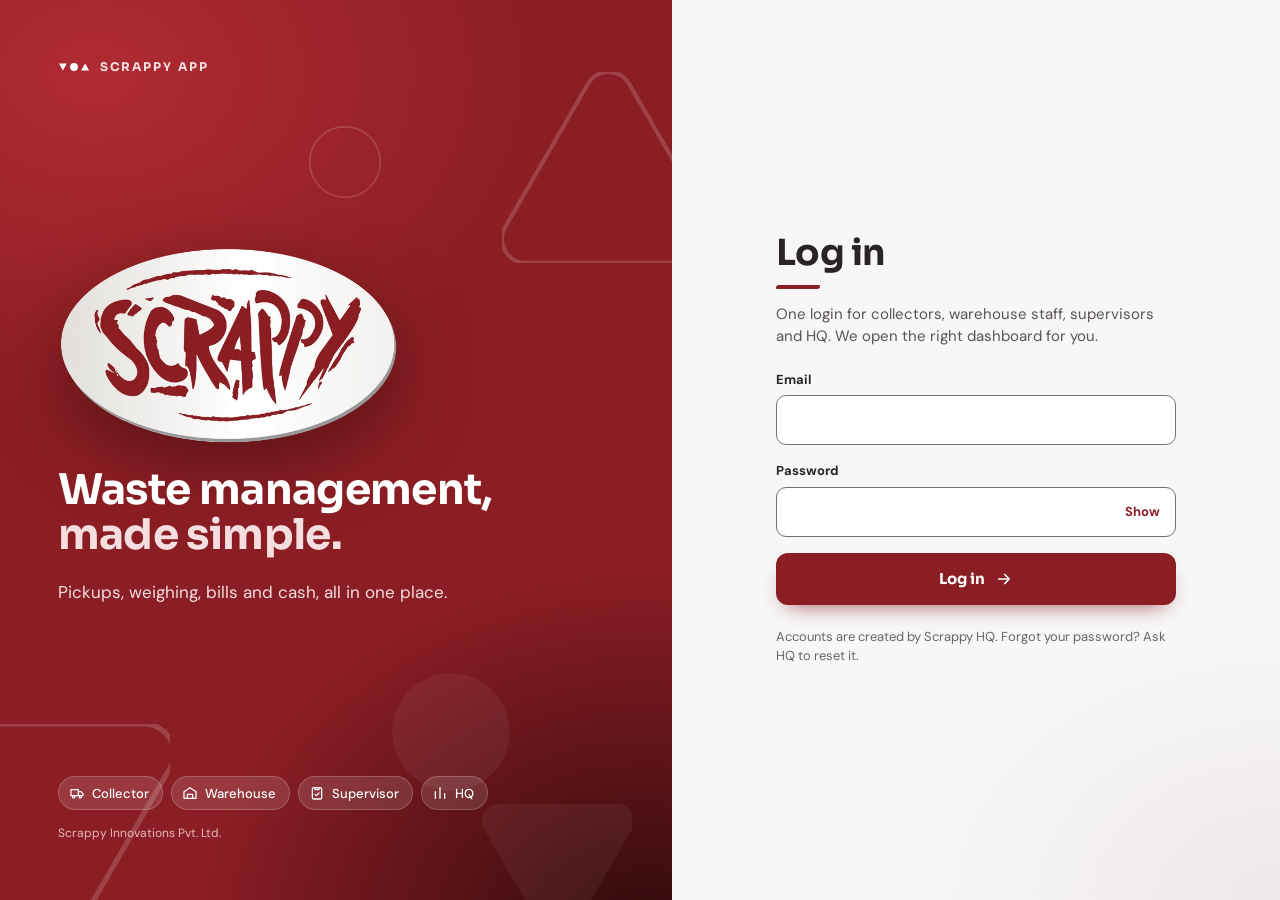
==== dashboards/collector/index.html @ 4e686e57 "Add Django backend, dashboards and handover docs Django backend replacing Supabase (same API, 48 tes" ====
<!doctype html>
<html lang="en">
<head>
<meta charset="utf-8">
<meta name="viewport" content="width=device-width, initial-scale=1, viewport-fit=cover">
<meta name="theme-color" content="#8B1E24">
<link rel="manifest" href="../manifest.webmanifest">
<link rel="apple-touch-icon" href="../apple-touch-icon.png">
<link rel="icon" type="image/png" href="../icon-192.png">
<meta name="mobile-web-app-capable" content="yes">
<meta name="apple-mobile-web-app-capable" content="yes">
<meta name="apple-mobile-web-app-title" content="Scrappy">
<meta name="apple-mobile-web-app-status-bar-style" content="default">
<title>Scrappy Collector</title>
<link rel="preconnect" href="https://fonts.googleapis.com"><link rel="preconnect" href="https://fonts.gstatic.com" crossorigin>
<link rel="stylesheet" href="https://fonts.googleapis.com/css2?family=DM+Sans:wght@400;500;700&family=Sora:wght@600;700&display=swap">
<style>
:root{
  --ox:#8B1E24;--ox7:#5E1318;--ink:#2A2426;--pearl:#F6F4F2;--paper:#EFEEEC;--stone:#6E6866;
  --line:#E5E0DB;--green:#2F5523;--green-t:#E7F0E2;--blue:#2B5470;--blue-t:#E6EEF4;--amber-t:#FBF1DE;--amber-d:#6B4507;--ox-t:#FBEFEA;
  --head:'Space Grotesk',Arial,sans-serif;--body:'DM Sans',Arial,sans-serif;
  --r:16px;--sh:0 1px 2px rgba(42,36,38,.07),0 5px 12px -8px rgba(42,36,38,.28);
  --ease:cubic-bezier(.22,1,.36,1);--nav-h:68px;
}
*{box-sizing:border-box;-webkit-tap-highlight-color:transparent}
html{scroll-behavior:smooth}
body{margin:0;background:var(--pearl);color:var(--ink);font-family:var(--body);font-size:15px;line-height:1.5}
a{color:var(--ox)}
button{font:inherit;cursor:pointer}
button:disabled{cursor:not-allowed;opacity:.5}
input{font:inherit}
:focus-visible{outline:3px solid var(--ox);outline-offset:2px}
.hidden{display:none!important}

/* ---------- motion ---------- */
@keyframes rise{from{opacity:0;transform:translateY(16px)}to{opacity:1;transform:none}}
@keyframes pop{0%{opacity:0;transform:scale(.88)}70%{transform:scale(1.04)}100%{opacity:1;transform:none}}
@keyframes shimmer{0%{background-position:100% 0}100%{background-position:-100% 0}}
@keyframes spin{to{transform:rotate(360deg)}}
@keyframes floaty{0%,100%{transform:translateY(0)}50%{transform:translateY(-8px)}}
@keyframes ring{0%{box-shadow:0 0 0 0 rgba(139,30,36,.45)}100%{box-shadow:0 0 0 12px rgba(139,30,36,0)}}
@keyframes draw{to{stroke-dashoffset:0}}
@keyframes barin{from{transform:scaleX(0)}to{transform:scaleX(1)}}
@keyframes load{0%{width:0}60%{width:70%}100%{width:90%}}
@keyframes shake{10%,90%{transform:translateX(-2px)}20%,80%{transform:translateX(4px)}30%,50%,70%{transform:translateX(-6px)}40%,60%{transform:translateX(6px)}}
#app.enter>*{animation:rise .55s var(--ease) both}
#app.enter>*:nth-child(2){animation-delay:.07s}
#app.enter>*:nth-child(3){animation-delay:.14s}
#app.enter>*:nth-child(4){animation-delay:.21s}
#app.enter>*:nth-child(5){animation-delay:.28s}
#app.enter>*:nth-child(n+6){animation-delay:.34s}
#app.enter .kpi{animation:rise .5s var(--ease) both}
#app.enter .kpi:nth-child(2){animation-delay:.08s}
#app.enter .kpi:nth-child(3){animation-delay:.16s}
#app.enter .kpi:nth-child(4){animation-delay:.24s}
#app.enter .lead{animation:rise .5s var(--ease) both;animation-delay:calc(var(--i,0)*60ms + .2s)}
#app.enter .item{animation:rise .45s var(--ease) both}
#app.enter .bar i{animation:barin .9s var(--ease) both;animation-delay:.3s}
#topbar{position:fixed;top:0;left:0;height:3px;width:0;background:linear-gradient(90deg,var(--ox),#E8A1A5);z-index:100;opacity:0;transition:opacity .25s}
#topbar.on{opacity:1;animation:load 1.8s var(--ease) forwards}

/* ---------- login ---------- */
.login{min-height:100vh;display:flex;flex-direction:column;align-items:center;justify-content:center;gap:24px;padding:24px 16px;background:radial-gradient(900px 500px at 50% -10%,#8B1E24 0%,#3a1a1d 45%,#2A2426 100%)}
.login form{background:#fff;width:100%;max-width:390px;padding:30px 26px;display:flex;flex-direction:column;gap:15px;border-radius:22px;box-shadow:0 30px 60px -20px rgba(0,0,0,.55);animation:rise .7s var(--ease) both}
.login form.shake{animation:shake .5s}
.login-logo{width:180px;display:block}
.login h1{font-size:26px;margin:0}
.field{display:flex;flex-direction:column;gap:6px}
.field label{font-size:13px;font-weight:700}
.field input{padding:14px 14px;border:1.5px solid var(--line);background:var(--pearl);color:var(--ink);font-size:16px;border-radius:12px;transition:border-color .2s,box-shadow .2s,background .2s;width:100%}
.field input:focus{outline:0;border-color:var(--ox);background:#fff;box-shadow:0 0 0 4px rgba(139,30,36,.12)}
.pw{position:relative}
.pw input{padding-right:64px}
.pw button{position:absolute;right:6px;top:50%;transform:translateY(-50%);background:none;border:0;color:var(--ox);font-weight:700;font-size:13px;padding:10px}
.err{color:var(--ox);font-size:14px;min-height:20px}

/* ---------- shell ---------- */
.shell{display:flex;min-height:100vh}
aside{width:250px;flex-shrink:0;background:linear-gradient(180deg,#2e2729 0%,#201b1d 100%);color:#fff;padding:26px 18px;display:flex;flex-direction:column;gap:22px;position:sticky;top:0;height:100vh}
.logo{width:150px;padding-left:4px}
.logo img{width:100%;display:block}
.fr-card{border:1px solid #ffffff2b;border-radius:14px;background:#ffffff0d;padding:12px;display:flex;flex-direction:column;align-items:center;gap:3px;text-align:center}
.fr-card small{font-size:10px;letter-spacing:.14em;font-weight:700;color:#D3BEC0}
.fr-card b{font-family:var(--head);font-size:17px;letter-spacing:-.02em;line-height:1.2}
.fr-card .frc{display:inline-block;margin-top:2px;font-size:12px;font-weight:700;letter-spacing:.1em;background:var(--ox);padding:2px 10px;border-radius:6px}
.who small{display:block;font-size:10px;letter-spacing:.14em;font-weight:700;color:#D3BEC0}
.who b{display:block;font-size:16px}
.who span{font-size:12px;color:#D3D1C7}
nav{display:flex;flex-direction:column;gap:4px}
nav a{position:relative;color:#DDD7D8;text-decoration:none;font-size:15px;padding:12px 14px;border-radius:12px;display:flex;align-items:center;gap:12px;transition:background .2s,color .2s,transform .2s var(--ease)}
nav a svg{width:22px;height:22px;flex:none;fill:none;stroke:currentColor;stroke-width:1.8;stroke-linecap:round;stroke-linejoin:round}
nav a:hover{background:#ffffff14;transform:translateX(3px)}
nav a.on{background:var(--ox);color:#fff;font-weight:700;box-shadow:0 8px 18px -8px rgba(139,30,36,.9)}
nav a .count{margin-left:auto;font-size:12px;font-weight:700;background:#ffffff2e;padding:1px 8px;border-radius:99px}
nav a .count:empty{display:none}
.side-foot{margin-top:auto;display:flex;flex-direction:column;gap:10px;font-size:12px;color:#D3D1C7}
.side-foot button{background:transparent;border:1px solid #ffffff40;color:#fff;padding:11px 14px;font-size:13px;text-align:left;border-radius:12px;transition:background .2s}
.side-foot button:hover{background:#ffffff14}
.servicebar{display:flex;height:6px;border-radius:6px;overflow:hidden}
.servicebar i{flex:1}
main{flex:1;min-width:0;padding:32px 40px 60px;display:flex;flex-direction:column;gap:22px;max-width:1280px}
.eyebrow{font-size:11px;letter-spacing:.17em;font-weight:700;color:var(--ox);text-transform:uppercase}
h1{margin:4px 0;font-family:var(--head);font-size:36px;letter-spacing:-.04em;line-height:1.08}
h2{margin:0;font-family:var(--head);font-size:21px;letter-spacing:-.03em;line-height:1.15}
h3{margin:0;font-family:var(--head);font-size:18px;letter-spacing:-.02em}
.muted{color:var(--stone)}
.small{font-size:12px}
.head{display:flex;justify-content:space-between;align-items:flex-end;gap:16px;flex-wrap:wrap}
.head-act{display:flex;gap:10px;align-items:center}
.backbtn{background:none;border:0;color:var(--ox);font-weight:700;font-size:14px;padding:6px 0;display:inline-flex;align-items:center;gap:4px}
.backbtn:hover{text-decoration:underline}

/* ---------- buttons ---------- */
.btn{border:0;background:linear-gradient(180deg,#9a2329,var(--ox));color:#fff;font-weight:700;font-size:15px;padding:14px 22px;text-decoration:none;display:inline-flex;align-items:center;justify-content:center;gap:8px;text-align:center;min-height:50px;border-radius:14px;box-shadow:0 8px 18px -10px rgba(139,30,36,.9);transition:transform .2s var(--ease),box-shadow .2s,background .2s,filter .2s}
.btn:hover{transform:translateY(-2px);box-shadow:0 12px 22px -10px rgba(139,30,36,.95)}
.btn:active{transform:scale(.97);box-shadow:none}
.btn.ghost{background:#fff;color:var(--ink);border:1.5px solid var(--ink);box-shadow:none}
.btn.ghost:hover{background:var(--paper)}
.btn.green{background:linear-gradient(180deg,#25903f,#1F7A3A);box-shadow:0 8px 18px -10px rgba(31,122,58,.9)}
.btn.block{width:100%}
.btn.busy{opacity:.7;pointer-events:none}
.btn.busy::after{content:"";width:16px;height:16px;border:2.5px solid #ffffff80;border-top-color:#fff;border-radius:50%;animation:spin .7s linear infinite}
.btn:disabled{box-shadow:none;transform:none;filter:grayscale(.4)}
.maplink{display:inline-flex;align-items:center;justify-content:center;width:46px;height:46px;vertical-align:middle;text-decoration:none;background:#fff;color:var(--ox);border:1.5px solid var(--ox);border-radius:50%;flex:none;transition:transform .2s var(--ease),background .2s,color .2s}
.maplink:hover{background:var(--ox);color:#fff;transform:scale(1.08)}
.maplink:active{transform:scale(.92)}
.maplink svg{width:22px;height:22px;fill:currentColor}
.rowend{display:inline-flex;align-items:center;justify-content:flex-end;gap:14px}
.linkbtn{background:none;border:0;color:var(--ox);font-weight:700;font-size:14px;padding:8px 0;text-decoration:underline}

/* ---------- cards ---------- */
.kpis{display:grid;grid-template-columns:repeat(auto-fit,minmax(200px,1fr));gap:14px}
.kpi{background:#fff;border:1px solid var(--line);border-radius:var(--r);box-shadow:var(--sh);padding:18px 20px;display:flex;flex-direction:column;gap:3px;text-decoration:none;color:var(--ink);transition:transform .25s var(--ease),box-shadow .25s}
a.kpi:hover{transform:translateY(-3px)}
.kpi.dark{background:linear-gradient(135deg,#3a3033,#2A2426);color:#fff;border-color:var(--ink)}
.kpi .l{font-size:12px;font-weight:500;color:var(--stone)}
.kpi.dark .l,.kpi.dark .s{color:#D3D1C7}
.kpi .v{font-family:var(--head);font-size:30px;font-weight:700;letter-spacing:-.03em;line-height:1.1;font-variant-numeric:tabular-nums}
.kpi .s{font-size:12px;color:var(--stone)}
.cols{display:flex;flex-wrap:wrap;gap:20px;align-items:flex-start}
.grow{flex:999 1 460px;min-width:0}
.side{flex:1 1 320px;min-width:0;display:flex;flex-direction:column;gap:14px}
.card{background:#fff;border:1px solid var(--line);border-radius:var(--r);box-shadow:var(--sh);overflow:hidden}
.card-h{display:flex;justify-content:space-between;align-items:center;gap:10px;flex-wrap:wrap;padding:16px 18px;border-bottom:1px solid var(--line)}
.pad{padding:18px;display:flex;flex-direction:column;gap:12px}
.tabs{display:flex;gap:6px;flex-wrap:wrap}
.tab{border:1.5px solid var(--line);background:#fff;color:var(--ink);font-size:13px;font-weight:500;padding:9px 16px;min-height:42px;border-radius:99px;transition:background .2s,color .2s,border-color .2s,transform .2s var(--ease)}
.tab:hover{border-color:var(--ink)}
.tab:active{transform:scale(.95)}
.tab.on{background:var(--ink);border-color:var(--ink);color:#fff;font-weight:700}
.scroll{overflow-x:auto}
table{width:100%;border-collapse:collapse;font-size:14px}
th{font-size:11px;letter-spacing:.08em;color:var(--stone);font-weight:700;text-align:left;padding:11px 8px}
td{padding:13px 8px;border-top:1px solid var(--paper);vertical-align:middle}
tbody tr{transition:background .15s}
tbody tr:hover{background:#FBFAF9}
th:first-child,td:first-child{padding-left:18px}
th:last-child,td:last-child{padding-right:18px}
.r{text-align:right}
.b{font-weight:700}
.badge{font-size:12px;font-weight:700;padding:5px 11px;white-space:nowrap;display:inline-flex;align-items:center;gap:6px;border-radius:99px}
.badge::before{content:"";width:6px;height:6px;border-radius:50%;background:currentColor;opacity:.8}
.b-prog{background:var(--ox-t);color:var(--ox)}
.b-sched{background:var(--paper);color:var(--ink)}
.b-ok{background:var(--green-t);color:var(--green)}
.b-cash{background:var(--amber-t);color:var(--amber-d)}
.b-flag{background:var(--ox-t);color:var(--ox)}
.bar{height:9px;background:var(--paper);border-radius:9px;overflow:hidden}
.bar i{display:block;height:9px;background:linear-gradient(90deg,var(--ox),#C4474E);border-radius:9px;transform-origin:left}
.row-split{display:flex;justify-content:space-between;gap:10px}
.total{border-top:2px solid var(--ink);padding-top:10px;font-weight:700}

/* ---------- lead cards ---------- */
.leads{display:grid;grid-template-columns:repeat(auto-fill,minmax(330px,1fr));gap:14px;padding:16px}
.leads.bare{padding:0}
.lead{content-visibility:auto;contain-intrinsic-size:auto 175px;background:#fff;border:1px solid var(--line);border-radius:var(--r);padding:14px;display:flex;flex-direction:column;gap:12px;box-shadow:var(--sh);transition:transform .25s var(--ease),box-shadow .25s,border-color .25s}
.lead:hover{transform:translateY(-3px)}
.lead.live{border-color:var(--ox);box-shadow:0 0 0 3px var(--ox-t),var(--sh)}
.lead-top{display:flex;gap:12px;align-items:flex-start}
.lead-time{flex:none;min-width:66px;text-align:center;background:var(--paper);border-radius:12px;padding:9px 6px}
.lead-time b{font-family:var(--head);font-size:15px;display:block;line-height:1.15}
.lead-time small{font-size:11px;color:var(--stone)}
.lead-main{flex:1;min-width:0;display:flex;flex-direction:column;gap:1px}
.lead-main .nm{font-size:16px;font-weight:700}
.lead-main .sub{font-size:13px;color:var(--stone)}
.lead-main .addr{font-size:13px;opacity:.8;display:-webkit-box;-webkit-line-clamp:2;-webkit-box-orient:vertical;overflow:hidden}
.lead-top .badge{flex:none}
.chips{display:flex;gap:6px;flex-wrap:wrap}
.chip{font-size:12px;background:var(--paper);border-radius:99px;padding:3px 10px;color:var(--stone)}
.lead-act{display:flex;align-items:center;gap:10px}
.lead-act .btn{flex:1}
.lead-done{display:flex;justify-content:space-between;align-items:center;border-top:1px dashed var(--line);padding-top:10px;color:var(--stone);font-size:13px}
.lead-done b{color:var(--green);font-size:17px;font-family:var(--head)}

/* ---------- next pickup hero ---------- */
.next{position:relative;overflow:hidden;border-radius:22px;color:#fff;padding:22px;background:linear-gradient(135deg,#9a2329 0%,#5E1318 100%);box-shadow:0 20px 40px -22px rgba(94,19,24,.9);display:flex;flex-direction:column;gap:10px}
.next::after{content:"";position:absolute;right:-50px;top:-50px;width:200px;height:200px;border-radius:50%;background:#ffffff14;pointer-events:none}
.next .tag{font-size:11px;letter-spacing:.16em;font-weight:700;color:#F1D3D5}
.next h2{font-size:28px;color:#fff;letter-spacing:-.03em}
.next .soft{color:#F1D3D5;font-size:14px}
.next-act{display:flex;gap:10px;align-items:center;margin-top:6px;flex-wrap:wrap;position:relative;z-index:1}
.next .btn{background:#fff;color:var(--ox);box-shadow:0 10px 20px -12px rgba(0,0,0,.6);flex:1 1 140px}
.next .maplink{background:transparent;color:#fff;border-color:#ffffff80}
.next .maplink:hover{background:#fff;color:var(--ox)}

/* ---------- pickup screen ---------- */
.steps{list-style:none;margin:0;padding:0;display:grid;grid-template-columns:repeat(5,minmax(0,1fr));gap:6px}
.steps li{padding:10px 12px;border:1px solid var(--line);border-radius:12px;background:#fff;color:var(--stone);display:flex;flex-direction:column;gap:2px;min-width:0;transition:background .4s,color .4s}
.steps li small{font-size:11px;letter-spacing:.1em;font-weight:700}
.steps li b{font-size:13px;line-height:1.25}
.steps li.done{background:var(--green);border-color:var(--green);color:#fff}
.steps li.cur{background:var(--ox);border-color:var(--ox);color:#fff;animation:ring 1.8s 3}
.item{display:flex;justify-content:space-between;align-items:center;gap:12px;padding:14px 18px;border-bottom:1px solid var(--paper);border-left:4px solid transparent;transition:background .25s,border-color .25s}
.item.on{background:#FFF9F0;border-left-color:var(--ox)}
.item .nm{display:block;font-size:16px;font-weight:700}
.item .rt{display:block;font-size:13px;color:var(--stone)}
.qty{display:flex;align-items:center;gap:10px}
.qty input{width:100px;font-size:18px;font-weight:700;padding:12px 12px;border:1.5px solid var(--line);background:var(--pearl);color:var(--ink);text-align:right;border-radius:12px;transition:border-color .2s,box-shadow .2s,background .2s}
.qty input:focus{outline:0;border-color:var(--ox);background:#fff;box-shadow:0 0 0 4px rgba(139,30,36,.12)}
.qty input:disabled{background:var(--paper);color:var(--stone)}
.amt{min-width:78px;text-align:right;font-weight:700;font-size:15px}
.opt{width:100%;text-align:left;display:flex;flex-direction:column;gap:3px;padding:15px;background:#fff;border:2px solid var(--line);border-radius:14px;color:var(--ink);transition:border-color .2s,background .2s,transform .2s var(--ease)}
.opt:hover:not(:disabled){border-color:var(--ink);transform:translateY(-1px)}
.opt.on{background:var(--ox-t);border-color:var(--ox)}
.opt b{font-size:15px}
.opt span{font-size:13px;color:var(--stone)}
.closed-card{background:linear-gradient(135deg,#25903f,#14532a);color:#fff;padding:22px;display:flex;flex-direction:column;gap:10px;border-radius:20px;box-shadow:0 20px 40px -22px rgba(20,83,42,.9);animation:pop .6s var(--ease) both}
.closed-card .muted{color:#D8EFDD}
.check{width:60px;height:60px}
.check circle{fill:none;stroke:#ffffff55;stroke-width:3}
.check path{fill:none;stroke:#fff;stroke-width:4;stroke-linecap:round;stroke-linejoin:round;stroke-dasharray:40;stroke-dashoffset:40;animation:draw .6s .35s var(--ease) forwards}
.totalpill{display:none}
@keyframes fadein{from{opacity:0}to{opacity:1}}
@keyframes slideup{from{transform:translateY(40px);opacity:0}to{transform:none;opacity:1}}
.sheet{position:fixed;inset:0;z-index:90;display:flex;align-items:flex-end;justify-content:center}
.sheet .back{position:absolute;inset:0;background:rgba(20,12,14,.55);animation:fadein .25s both}
.sheet .panel{position:relative;background:#fff;border-radius:22px 22px 0 0;width:100%;max-width:520px;max-height:92vh;overflow:auto;padding:20px 20px calc(20px + env(safe-area-inset-bottom));display:flex;flex-direction:column;gap:14px;animation:slideup .38s var(--ease) both}
@media (min-width:861px){.sheet{align-items:center}.sheet .panel{border-radius:22px}}
.reasons{display:grid;gap:8px}
.reasons .opt{padding:12px 14px}
.field textarea{padding:12px 14px;border:1.5px solid var(--line);border-radius:12px;background:var(--pearl);color:var(--ink);font:inherit;font-size:15px;resize:vertical;width:100%;transition:border-color .2s,box-shadow .2s,background .2s}
.field textarea:focus{outline:0;border-color:var(--ox);background:#fff;box-shadow:0 0 0 4px rgba(139,30,36,.12)}
.lead-fail{background:var(--ox-t);color:var(--ox);border-radius:12px;padding:10px 12px;font-size:13px;line-height:1.5}
.lead.bad{border-color:#E8B7B9}
.lead-more{display:flex;justify-content:center;margin-top:-4px}
.lead-more .linkbtn{font-size:13px;color:var(--stone);font-weight:500;padding:4px 8px}
@media (hover:none){.btn:hover,.lead:hover,a.kpi:hover,.maplink:hover,.opt:hover:not(:disabled),nav a:hover{transform:none}}
.cash-hero{background:linear-gradient(135deg,#9a2329,#5E1318);color:#fff;padding:26px 28px;display:flex;flex-direction:column;gap:12px;border-radius:22px;box-shadow:0 20px 40px -22px rgba(94,19,24,.9)}
.cash-hero .big{font-family:var(--head);font-size:56px;font-weight:700;letter-spacing:-.05em;line-height:1;font-variant-numeric:tabular-nums}
.cash-hero .soft{color:#F1D3D5;font-size:13px}
.empty{padding:40px 18px;text-align:center;color:var(--stone);display:flex;flex-direction:column;align-items:center;gap:6px}
.empty svg{width:46px;height:46px;stroke:var(--line);fill:none;stroke-width:1.5;stroke-linecap:round;stroke-linejoin:round;margin-bottom:4px}
.empty b{color:var(--ink)}
.notice{background:var(--amber-t);color:var(--amber-d);padding:12px 14px;font-size:13px;border-radius:12px}

/* ---------- toast / loading ---------- */
.toast{position:fixed;left:50%;bottom:24px;transform:translate(-50%,24px) scale(.96);background:var(--ink);color:#fff;padding:13px 18px 13px 14px;font-weight:500;max-width:min(440px,calc(100vw - 32px));opacity:0;transition:all .35s var(--ease);pointer-events:none;z-index:60;border-radius:14px;display:flex;align-items:center;gap:12px;box-shadow:0 18px 40px -16px rgba(0,0,0,.6)}
.toast .ic{flex:none;width:24px;height:24px;border-radius:50%;background:#2e9b4c;display:grid;place-items:center;font-size:14px;font-weight:700}
.toast.bad .ic{background:#E5484D}
.toast.show{transform:translate(-50%,0) scale(1);opacity:1}
.toast.bad{background:var(--ox)}
.loading{padding:60px 20px;text-align:center;color:var(--stone)}
.sk{background:linear-gradient(90deg,#ebe7e3 25%,#f7f5f3 40%,#ebe7e3 60%);background-size:300% 100%;animation:shimmer 1.4s infinite linear;border-radius:14px}
.mobile-foot{display:none}

@media (prefers-reduced-motion:reduce){*,*::before,*::after{animation:none!important;transition:none!important;scroll-behavior:auto!important}}

/* ---------- phones: top bar + bottom tabs ---------- */
@media (max-width:860px){
  body{padding-bottom:calc(var(--nav-h) + env(safe-area-inset-bottom))}
  .shell{flex-direction:column}
  aside{width:auto;height:auto;position:sticky;top:0;z-index:30;flex-direction:row;align-items:center;padding:10px 14px;gap:12px;border-radius:0 0 18px 18px;box-shadow:0 10px 24px -14px rgba(0,0,0,.6)}
  .logo{width:84px;padding:0}
  .who{display:none}
  .fr-card{margin-left:auto;flex-direction:row;border:0;background:none;padding:0;gap:8px}
  .fr-card small{display:none}
  .fr-card b{font-size:14px}
  .side-foot{display:none}
  nav{position:fixed;left:0;right:0;bottom:0;z-index:40;background:#fff;border-top:1px solid var(--line);box-shadow:0 -10px 30px -18px rgba(0,0,0,.35);display:grid;grid-template-columns:repeat(4,1fr);gap:0;padding:0 6px env(safe-area-inset-bottom);flex:none}
  nav a{flex-direction:column;justify-content:center;gap:3px;color:var(--stone);font-size:11px;font-weight:500;padding:9px 4px 8px;border-radius:0;height:var(--nav-h)}
  nav a:hover{background:none;transform:none}
  nav a svg{width:25px;height:25px}
  nav a::before{content:"";position:absolute;top:0;left:50%;width:0;height:3px;background:var(--ox);border-radius:0 0 4px 4px;transition:width .3s var(--ease),left .3s var(--ease)}
  nav a.on{background:none;color:var(--ox);box-shadow:none;font-weight:700}
  nav a.on::before{width:44px;left:calc(50% - 22px)}
  nav a .count{position:absolute;top:6px;left:calc(50% + 6px);margin:0;background:var(--ox);color:#fff;min-width:18px;text-align:center;padding:0 5px;font-size:11px;line-height:18px}
  .mobile-foot{display:flex;justify-content:space-between;align-items:center;gap:12px;flex-wrap:wrap;padding:16px 16px 24px;border-top:1px solid var(--line);background:#fff;font-size:13px;color:var(--stone)}
  .mobile-foot b{color:var(--ink)}
  .mobile-foot button{border:1.5px solid var(--ink);background:#fff;color:var(--ink);font-weight:700;font-size:14px;padding:11px 18px;min-height:44px;border-radius:12px}
  main{padding:18px 14px 28px;gap:18px}
  h1{font-size:27px}
  .leads{grid-template-columns:1fr;padding:12px}
  .steps{gap:4px}
  .steps li{padding:8px 6px;border-radius:10px}
  .steps li b{font-size:11px}
  .item{padding:13px 14px}
  .qty input{width:88px}
  .cash-hero .big{font-size:46px}
  .next h2{font-size:24px}
  .kpis{grid-template-columns:repeat(2,minmax(0,1fr));gap:10px}
  .kpi{padding:14px 15px}
  .kpi .v{font-size:24px}
  .toast{bottom:calc(var(--nav-h) + 16px)}
  .totalpill{display:flex;align-items:center;gap:12px;position:fixed;left:0;right:0;margin:0 auto;width:max-content;bottom:calc(var(--nav-h) + 14px + env(safe-area-inset-bottom));z-index:35;background:var(--ink);color:#fff;border:0;border-radius:99px;padding:12px 20px;box-shadow:0 18px 36px -14px rgba(0,0,0,.65);animation:pop .5s var(--ease) both;font-weight:700;white-space:nowrap}
  .totalpill b{font-family:var(--head);font-size:18px}
  .totalpill span{font-size:13px;color:#D3D1C7;font-weight:500}
}
@media (min-width:861px){aside{overflow-y:auto;overscroll-behavior:contain;height:100vh;height:100dvh;scrollbar-width:thin;scrollbar-color:#ffffff40 transparent}aside>*{flex-shrink:0}}
@media (min-width:861px) and (max-height:560px){
  aside{padding:12px 14px;gap:10px}
  .logo{width:92px;padding:0}
  .fr-card{padding:8px}.fr-card b{font-size:14px}.who b{font-size:14px}
  nav a{padding:8px 12px;font-size:13px}
  .side-foot{gap:8px}.side-foot>span{display:none}
}
@media (max-width:860px) and (max-height:480px){
  :root{--nav-h:48px}
  aside{position:static;padding:6px 12px;border-radius:0;box-shadow:none}
  .logo{width:62px}
  nav a{flex-direction:row;gap:6px;font-size:12px;padding:0 4px}
  nav a svg{width:20px;height:20px}
  nav a .count{top:4px;left:calc(50% + 22px)}
  main{padding:12px 14px 20px}
  .sheet .panel{max-height:96vh}
}
</style>
<link rel="stylesheet" href="../brand.css">
</head>
<body>

<div id="login" class="login hidden">
  <img class="login-logo" src="../logo.webp" alt="Scrappy">
  <form id="login-form" novalidate>
    <h1 style="font-family:var(--head);letter-spacing:-.03em">Collector login</h1>
    <div class="field"><label for="email">Email</label><input id="email" type="email" autocomplete="username" required></div>
    <div class="field"><label for="password">Password</label><div class="pw"><input id="password" type="password" autocomplete="current-password" required><button type="button" data-pw aria-label="Show password">Show</button></div></div>
    <div class="err" id="login-err" role="alert"></div>
    <button class="btn block" type="submit" id="login-btn">Log in</button>
    <span class="muted small">Accounts are created by Scrappy HQ. Forgot your password? Ask HQ to reset it.</span>
  </form>
</div>

<div id="shell" class="shell hidden">
  <aside>
    <div class="logo"><img src="../logo.webp" alt="Scrappy"></div>
    <div class="fr-card" id="fr-card"><small>FRANCHISE</small><b id="fr-name">&nbsp;</b><span class="frc" id="fr-code"></span></div>
    <div class="who"><b id="who-name"></b><span class="role">Collector</span><span id="who-email"></span><span id="who-meta"></span></div>
    <nav aria-label="Main">
      <a href="#dashboard" data-view="dashboard"><svg viewBox="0 0 24 24" aria-hidden="true"><path d="M3 11.5 12 4l9 7.5V20a1 1 0 0 1-1 1h-5v-6H9v6H4a1 1 0 0 1-1-1z"/></svg><span>Home</span></a>
      <a href="#pickup" data-view="pickup"><svg viewBox="0 0 24 24" aria-hidden="true"><path d="M12 2.5 3.5 7v10L12 21.5 20.5 17V7z"/><path d="M3.5 7 12 11.5 20.5 7M12 11.5v10"/></svg><span>Pickup</span><span class="count" id="nav-open"></span></a>
      <a href="#loads" data-view="loads"><svg viewBox="0 0 24 24" aria-hidden="true"><path d="M2.5 6.5h11v9h-11zM13.5 9.5h4l3 3v3h-7z"/><circle cx="7" cy="17.5" r="1.8"/><circle cx="17" cy="17.5" r="1.8"/></svg><span>Load</span></a>
      <a href="#cash" data-view="cash"><svg viewBox="0 0 24 24" aria-hidden="true"><path d="M3 7.5A2.5 2.5 0 0 1 5.5 5H18v3"/><path d="M3 7.5V18a2 2 0 0 0 2 2h14a1 1 0 0 0 1-1v-9a1 1 0 0 0-1-1H5.5A2.5 2.5 0 0 1 3 7.5z"/><circle cx="16.5" cy="14.5" r="1"/></svg><span>Cash</span></a>
    </nav>
    <div class="side-foot">
      <span>Leads are assigned by HQ. Rates are set by HQ.</span>
      <button type="button" data-act="logout">Log out</button>
      <div class="servicebar" aria-hidden="true"><i style="background:#8B1E24"></i><i style="background:#4F7F3B"></i><i style="background:#3D6F90"></i><i style="background:#29908F"></i><i style="background:#DE9827"></i></div>
    </div>
  </aside>
  <main id="app" aria-live="polite"><div class="sk" style="height:34px;width:55%"></div><div class="sk" style="height:150px"></div><div class="sk" style="height:220px"></div></main>
  <div class="mobile-foot">
    <span>Logged in as <b id="who-mobile"></b><span id="fr-mobile"></span></span>
    <button type="button" data-act="logout">Log out</button>
  </div>
</div>
<div id="sheet" class="sheet hidden" role="dialog" aria-modal="true" aria-labelledby="sheet-t"></div>
<div id="topbar" aria-hidden="true"></div>
<div class="toast" id="toast" role="status"></div>

<script>
/* =========================================================
   Scrappy Collector Dashboard · connected to Supabase
   The publishable key below is safe to include in a web page.
   Data is protected by the database's access rules.
   ========================================================= */
const SUPABASE_URL = 'https://suluhhbomiuwwocrfpxg.supabase.co';
const SUPABASE_KEY = 'sb_publishable_45-7fJZdo_jovQfhN0dhtw_FNmo1Fw1';
const SESSION_KEY = 'scrappy_session';

/* ---------- small helpers ---------- */
const $ = (s, r = document) => r.querySelector(s);
/* the customer's position comes with the lead (latitude, longitude); Google Maps opens with directions to it */
function mapLink(l) {
  const la = Number(l.latitude), lo = Number(l.longitude);
  if (l.latitude == null || l.longitude == null || !isFinite(la) || !isFinite(lo)) return '';
  return `<a class="maplink" href="https://www.google.com/maps/dir/?api=1&destination=${la},${lo}&travelmode=driving" target="_blank" rel="noopener" title="Open in Google Maps" aria-label="Open ${esc(l.customer_name)} in Google Maps"><svg viewBox="0 0 24 24" aria-hidden="true"><path d="M12 2C8.1 2 5 5.1 5 9c0 5.2 7 13 7 13s7-7.8 7-13c0-3.9-3.1-7-7-7zm0 9.5A2.5 2.5 0 1 1 12 6.5a2.5 2.5 0 0 1 0 5z"/></svg></a>`;
}
function callLink(l) {
  const d = String(l.phone || '').replace(/\D/g, '').slice(-10);
  if (d.length !== 10) return '';
  return `<a class="maplink" href="tel:+91${d}" title="Call ${d}" aria-label="Call ${esc(l.customer_name)}"><svg viewBox="0 0 24 24" aria-hidden="true"><path d="M6.62 10.79a15.05 15.05 0 0 0 6.59 6.59l2.2-2.2a1 1 0 0 1 1.02-.24c1.12.37 2.33.57 3.57.57a1 1 0 0 1 1 1V20a1 1 0 0 1-1 1A17 17 0 0 1 3 4a1 1 0 0 1 1-1h3.5a1 1 0 0 1 1 1c0 1.25.2 2.45.57 3.57a1 1 0 0 1-.25 1.02l-2.2 2.2z"/></svg></a>`;
}
const esc = v => String(v ?? '').replace(/[&<>"']/g, c => ({ '&': '&amp;', '<': '&lt;', '>': '&gt;', '"': '&quot;', "'": '&#39;' }[c]));
const num = v => Number(v || 0);
const rs = n => '₹' + Math.round(num(n)).toLocaleString('en-IN');
const kg = n => (Math.round(num(n) * 10) / 10).toFixed(1);
const time = t => t ? new Date(t).toLocaleTimeString('en-IN', { timeZone: 'Asia/Kolkata', hour: 'numeric', minute: '2-digit' }).toUpperCase() : '—';
const day = t => t ? new Date(t).toLocaleDateString('en-IN', { timeZone: 'Asia/Kolkata', day: '2-digit', month: 'short' }) : '';
function toast(msg, bad) {
  const t = $('#toast'); t.innerHTML = '<span class="ic">' + (bad ? '!' : '✓') + '</span><span></span>'; t.lastChild.textContent = msg; t.classList.toggle('bad', !!bad); t.classList.add('show');
  clearTimeout(toast.t); toast.t = setTimeout(() => t.classList.remove('show'), bad ? 4500 : 2800);
}
function store(k, v) { try { v === undefined ? localStorage.removeItem(k) : localStorage.setItem(k, JSON.stringify(v)); } catch (e) {} }
function load(k) { try { return JSON.parse(localStorage.getItem(k)); } catch (e) { return null; } }

/* ---------- Supabase connection (plain HTTPS, no library needed) ---------- */
let session = load(SESSION_KEY);

async function authCall(grant, body) {
  const res = await fetch(`${SUPABASE_URL}/auth/v1/token?grant_type=${grant}`, {
    method: 'POST', headers: { apikey: SUPABASE_KEY, 'Content-Type': 'application/json' }, body: JSON.stringify(body)
  });
  const data = await res.json().catch(() => ({}));
  if (!res.ok) throw new Error(data.error_description || data.msg || data.message || 'Login failed');
  session = { access_token: data.access_token, refresh_token: data.refresh_token, expires_at: Date.now() + (data.expires_in || 3600) * 1000, user_id: data.user && data.user.id };
  store(SESSION_KEY, session);
  return session;
}
async function ensureFresh() {
  if (session && session.expires_at - Date.now() < 300000) {
    try { await authCall('refresh_token', { refresh_token: session.refresh_token }); }
    catch (e) { logout('You were logged out. This account may have been opened on another device, or the session expired.'); throw e; }
  }
}
async function api(path, { method = 'GET', body, retry = true } = {}) {
  await ensureFresh();
  const res = await fetch(`${SUPABASE_URL}${path}`, {
    method,
    headers: { apikey: SUPABASE_KEY, Authorization: `Bearer ${session ? session.access_token : SUPABASE_KEY}`, 'Content-Type': 'application/json' },
    body: body === undefined ? undefined : JSON.stringify(body)
  });
  if (res.status === 401 && retry && session) {
    try { await authCall('refresh_token', { refresh_token: session.refresh_token }); } catch (e) { logout('You were logged out. This account may have been opened on another device, or the session expired.'); throw e; }
    return api(path, { method, body, retry: false });
  }
  const text = await res.text();
  const data = text ? JSON.parse(text) : null;
  if (!res.ok) throw new Error((data && (data.message || data.msg)) || `Request failed (${res.status})`);
  return data;
}
const rest = q => api('/rest/v1/' + q);
const rpc = (fn, args = {}) => api('/rest/v1/rpc/' + fn, { method: 'POST', body: args });

/* PDF bill: made on the server from the database; returns a link that works for a year */
async function makePdf(billId) {
  await ensureFresh();
  const call = () => fetch(`${SUPABASE_URL}/functions/v1/bill-pdf`, {
    method: 'POST',
    headers: { apikey: SUPABASE_KEY, Authorization: `Bearer ${session.access_token}`, 'Content-Type': 'application/json' },
    body: JSON.stringify({ bill_id: billId })
  });
  let res = await call();
  if (res.status === 401) {
    try { await authCall('refresh_token', { refresh_token: session.refresh_token }); res = await call(); } catch (e) {}
  }
  const data = await res.json().catch(() => ({}));
  if (!res.ok || !data.url) throw new Error(data.error || 'Could not make the PDF bill.');
  store('pdfl_' + billId, data.url);
  return data.url;
}
/* WhatsApp text = bill summary from the database + link to the PDF */
async function buildWhatsApp(billId, reusePdf = false) {
  const r = await rpc('bill_whatsapp', { p_bill_id: billId });
  const w = Array.isArray(r) ? r[0] : r;
  let msg = w.message, pdfOk = true;
  const who = (S.profile && S.profile.full_name) || 'the collector';
  try {
    const url = (reusePdf && load('pdfl_' + billId)) || await makePdf(billId);
    msg += `\n\nYour bill (PDF): ${url}\nPlease check it and tell ${who} if all is correct. This same link shows PAID once we pay you.`;
  } catch (e) { pdfOk = false; }
  msg += '\n\nScrappy · Waste management, made simple.';
  store('wa_' + billId, `https://wa.me/${w.whatsapp_number}?text=${encodeURIComponent(msg)}`);
  return pdfOk;
}
async function sharePdfFile(billId, billNo) {
  const url = load('pdfl_' + billId) || await makePdf(billId);
  const blob = await (await fetch(url)).blob();
  const file = new File([blob], `Scrappy-bill-${billNo}.pdf`, { type: 'application/pdf' });
  if (navigator.canShare && navigator.canShare({ files: [file] })) {
    await navigator.share({ files: [file], title: `Scrappy bill ${billNo}` });
    return true;
  }
  window.open(url, '_blank', 'noopener');
  return false;
}

/* ---------- state ---------- */
const S = {
  view: 'dashboard', leadTab: 'open', loadTab: null,
  profile: null, leads: [], rates: [], cash: 0, ledger: [], loads: [], loadTotals: [], paidBills: [],
  activeLead: null, billItems: [], method: null, busy: false
};
const openLoad = () => S.loads.find(l => l.status === 'open');
const leadById = id => S.leads.find(l => l.lead_id === id);
const openLeads = () => S.leads.filter(l => l.status !== 'closed' && l.status !== 'failed');
const failedLeads = () => S.leads.filter(l => l.status === 'failed');
const closedLeads = () => S.leads.filter(l => l.status === 'closed');
const rateName = id => (S.rates.find(r => r.item_id === id) || {}).item_name || 'Item';

async function refresh() {
  const uid = session.user_id;
  const [profile, leads, rates, cash, ledger, loads, totals, paid] = await Promise.all([
    rest(`profiles?select=full_name,role,territory,vehicle_no,franchise_id&id=eq.${uid}`),
    rpc('my_leads'),
    rest('current_rates?select=item_id,item_name,rate_per_kg&order=item_id'),
    rest(`driver_cash_in_hand?select=cash_in_hand&driver_id=eq.${uid}`),
    rest(`cash_ledger?select=id,entry_type,amount,bill_id,note,created_at&driver_id=eq.${uid}&order=created_at.asc,id.asc`),
    rest('loads?select=id,code,status,started_at,submitted_at,warehouse_kg&order=id.desc&limit=10'),
    rest('load_item_totals?select=load_id,item_name,total_kg,total_value'),
    rest('bill_totals?select=bill_id,bill_no,load_id,payment_method,total_kg,total_amount&status=eq.paid')
  ]);
  S.profile = profile[0] || null; S.leads = leads || []; S.rates = rates || [];
  S.cash = num((cash[0] || {}).cash_in_hand); S.ledger = ledger || []; S.loads = loads || [];
  S.loadTotals = totals || []; S.paidBills = paid || [];
  if (S.activeLead) {
    const l = leadById(S.activeLead);
    S.billItems = l && l.bill_id ? await rest(`bill_items?select=item_id,qty_kg,rate_per_kg,amount&bill_id=eq.${l.bill_id}`) : [];
    S.waOpenedAt = null;
    if (l && l.bill_id && l.bill_status === 'sent') {
      const b = await rest(`bills?select=whatsapp_opened_at&id=eq.${l.bill_id}`);
      S.waOpenedAt = (b[0] || {}).whatsapp_opened_at || null;
      await buildWhatsApp(l.bill_id, true); /* always rebuilt so a corrected phone number is used */
    }
  }
}

/* ---------- views ---------- */
/* ---------- small UI helpers (look and feel only) ---------- */
const greet = () => {
  const h = +new Date().toLocaleString('en-IN', { timeZone: 'Asia/Kolkata', hour: 'numeric', hour12: false }) % 24;
  return h < 12 ? 'Good morning' : h < 17 ? 'Good afternoon' : 'Good evening';
};
const emptyState = (title, sub) => `<div class="empty"><svg viewBox="0 0 24 24" aria-hidden="true"><path d="M3 13l3-8h12l3 8v6a1 1 0 0 1-1 1H4a1 1 0 0 1-1-1z"/><path d="M3 13h5l1 3h6l1-3h5"/></svg><b>${title}</b><span>${sub}</span></div>`;
const skeleton = () => `<div class="sk" style="height:34px;width:55%"></div><div class="sk" style="height:150px"></div>
  <div class="kpis"><div class="sk" style="height:96px"></div><div class="sk" style="height:96px"></div><div class="sk" style="height:96px"></div><div class="sk" style="height:96px"></div></div>
  <div class="sk" style="height:220px"></div>`;
function animateCounts() {
  if (window.matchMedia && matchMedia('(prefers-reduced-motion: reduce)').matches) return;
  document.querySelectorAll('[data-count]').forEach(el => {
    const to = num(el.dataset.count); if (!to) return;
    const f = el.dataset.fmt === 'kg' ? n => kg(n) + ' kg' : rs, t0 = performance.now();
    const step = t => { const p = Math.min(1, (t - t0) / 750), e = 1 - Math.pow(1 - p, 3); el.textContent = f(to * e); if (p < 1) requestAnimationFrame(step); else el.textContent = f(to); };
    requestAnimationFrame(step);
  });
}
function shake() { const f = $('#login-form'); f.classList.remove('shake'); void f.offsetWidth; f.classList.add('shake'); }

function leadCard(l, i) {
  const done = l.status === 'closed', failed = l.status === 'failed', canFail = !done && !failed && (!l.bill_status || l.bill_status === 'draft');
  return `<article class="lead ${l.status === 'in_progress' ? 'live' : ''} ${failed ? 'bad' : ''}" style="--i:${i}">
    <div class="lead-top">
      <div class="lead-time"><b>${time(l.slot)}</b><small>${day(l.slot)}</small></div>
      <div class="lead-main"><span class="nm">${esc(l.customer_name)}</span><span class="sub">${esc(l.lead_code)}${l.area ? ' · ' + esc(l.area) : ''}</span>${l.address ? `<span class="addr">${esc(l.address)}</span>` : ''}</div>
      ${badge(l)}
    </div>
    ${l.items_said && !done && !failed ? `<div class="chips"><span class="chip">Said: ${esc(l.items_said)}</span></div>` : ''}
    ${failed ? `<div class="lead-fail"><b>${esc(l.fail_reason)}</b>${l.fail_note ? '<br>' + esc(l.fail_note) : ''}<br><span class="small">${day(l.failed_at)} ${time(l.failed_at)} · the supervisor will give it out again</span></div>`
      : done ? `<div class="lead-done"><span>${esc(l.bill_no || '')}</span><b>${rs(l.total_amount)}</b></div>`
      : `<div class="lead-act"><button class="btn" data-act="open-lead" data-id="${l.lead_id}">${l.status === 'in_progress' ? 'Continue pickup' : 'Start pickup'} →</button>${mapLink(l)}${callLink(l)}</div>`}
  </article>`;
}

function vDashboard() {
  const p = S.profile || {}, open = openLeads(), closed = closedLeads(), ol = openLoad();
  const next = open.find(l => l.status === 'in_progress') || open[0];
  const totals = ol ? S.loadTotals.filter(t => t.load_id === ol.id) : [];
  const totalKg = totals.reduce((a, t) => a + num(t.total_kg), 0);
  const maxKg = Math.max(1, ...totals.map(t => num(t.total_kg)));
  const bills = ol ? S.paidBills.filter(b => b.load_id === ol.id) : [];
  const upi = bills.filter(b => b.payment_method === 'upi').reduce((a, b) => a + num(b.total_amount), 0);
  const cash = bills.filter(b => b.payment_method === 'cash').reduce((a, b) => a + num(b.total_amount), 0);
  const failed = failedLeads(), rows = S.leadTab === 'open' ? open : S.leadTab === 'failed' ? failed : closed;
  const first = (p.full_name || '').split(' ')[0];
  return `
  <div class="head">
    <div><div class="eyebrow">${ol ? 'Load ' + esc(ol.code) : 'No load open yet'}</div>
      <h1>${greet()}, ${esc(first)}.</h1>
      <div class="muted">${open.length ? `${open.length} pickup${open.length > 1 ? 's' : ''} waiting for you today.` : 'No open pickups. New leads from HQ will appear here.'}</div></div>
  </div>
  ${next ? `<section class="next">
    <span class="tag">${next.status === 'in_progress' ? 'IN PROGRESS' : 'NEXT PICKUP'} · ${time(next.slot)}</span>
    <h2>${esc(next.customer_name)}</h2>
    <span class="soft">${esc(next.address || '')}${next.area ? ', ' + esc(next.area) : ''}${next.items_said ? ' · Said: ' + esc(next.items_said) : ''}</span>
    <div class="next-act"><button class="btn" data-act="open-lead" data-id="${next.lead_id}">${next.status === 'in_progress' ? 'Continue' : 'Start'} pickup →</button>${mapLink(next)}${callLink(next)}</div>
  </section>` : ''}
  <div class="kpis">
    <a class="kpi dark" href="#cash"><span class="l">Cash in hand</span><span class="v" data-count="${S.cash}">${rs(S.cash)}</span><span class="s">From HQ float</span></a>
    <a class="kpi" href="#loads"><span class="l">Collected on this load</span><span class="v" data-count="${totalKg}" data-fmt="kg">${kg(totalKg)} kg</span><span class="s">${bills.length} pickup${bills.length === 1 ? '' : 's'} paid</span></a>
    <div class="kpi"><span class="l">Paid to customers</span><span class="v" data-count="${upi + cash}">${rs(upi + cash)}</span><span class="s">UPI ${rs(upi)} · Cash ${rs(cash)}</span></div>
    <div class="kpi"><span class="l">Leads</span><span class="v">${closed.length} / ${S.leads.length}</span><span class="s">closed · ${open.length} open</span></div>
  </div>
  <div class="cols">
    <section class="card grow">
      <div class="card-h"><h2>Leads from HQ</h2>
        <div class="tabs" role="tablist">
          <button class="tab ${S.leadTab === 'open' ? 'on' : ''}" role="tab" aria-selected="${S.leadTab === 'open'}" data-act="lead-tab" data-tab="open">Open (${open.length})</button>
          <button class="tab ${S.leadTab === 'closed' ? 'on' : ''}" role="tab" aria-selected="${S.leadTab === 'closed'}" data-act="lead-tab" data-tab="closed">Closed (${closed.length})</button>
          ${failed.length || S.leadTab === 'failed' ? `<button class="tab ${S.leadTab === 'failed' ? 'on' : ''}" role="tab" aria-selected="${S.leadTab === 'failed'}" data-act="lead-tab" data-tab="failed">Not completed (${failed.length})</button>` : ''}
        </div></div>
      ${rows.length ? `<div class="leads">${rows.map((l, i) => leadCard(l, i)).join('')}</div>` : emptyState((S.leadTab === 'failed' ? 'No pickups marked not completed' : 'No ' + S.leadTab + ' leads'), S.leadTab === 'open' ? 'New leads from HQ will appear here.' : (S.leadTab === 'failed' ? 'Pickups you could not complete are listed here with the reason.' : 'Closed pickups will be listed here.'))}
    </section>
    <section class="card side" style="padding:18px;gap:12px">
      <div class="row-split" style="align-items:baseline"><h2>This load by item</h2><a href="#loads" class="b small">All loads</a></div>
      ${totals.length ? totals.sort((a, b) => num(b.total_kg) - num(a.total_kg)).map(t => `<div style="display:flex;flex-direction:column;gap:5px">
        <div class="row-split"><span class="b">${esc(t.item_name)}</span><span>${kg(t.total_kg)} kg</span></div>
        <div class="bar"><i style="width:${Math.max(2, num(t.total_kg) / maxKg * 100)}%"></i></div></div>`).join('')
        + `<div class="row-split total"><span>Total</span><span>${kg(totalKg)} kg</span></div>` : '<span class="muted">Nothing collected on this load yet.</span>'}
    </section>
  </div>`;
}
function badge(l) {
  if (l.status === 'failed') return '<span class="badge b-flag">Not completed</span>';
  if (l.status === 'closed') return `<span class="badge ${l.payment_method === 'cash' ? 'b-cash' : 'b-ok'}">Paid · ${l.payment_method === 'cash' ? 'Cash' : 'UPI'}</span>`;
  if (l.status === 'in_progress') return `<span class="badge b-prog">${({ draft: 'Weighing', sent: 'Bill sent', confirmed: 'Confirmed' })[l.bill_status] || 'In progress'}</span>`;
  return '<span class="badge b-sched">Scheduled</span>';
}

function vPickup() {
  const l = S.activeLead && leadById(S.activeLead);
  if (!l || l.status === 'failed') {
    const open = openLeads();
    return `<div><div class="eyebrow">Pickup</div><h1>Choose a lead.</h1><div class="muted">Only leads assigned to you by HQ are shown.</div></div>
      <div class="leads bare">${open.length ? open.map((o, i) => leadCard(o, i)).join('') : emptyState('No open leads', 'New leads from HQ will appear here.')}</div>`;
  }
  const st = l.status === 'closed' ? 'paid' : (l.bill_status || 'draft');
  const draft = st === 'draft';
  const qty = Object.fromEntries(S.billItems.map(b => [b.item_id, b]));
  const total = S.billItems.reduce((a, b) => a + num(b.amount), 0);
  const tkg = S.billItems.reduce((a, b) => a + num(b.qty_kg), 0);
  const idx = { draft: 0, sent: 2, confirmed: 3, paid: 4 }[st];
  const labels = ['Weigh items', 'Send bill', 'Customer agrees', 'Pay', 'Closed'];
  const wa = load('wa_' + l.bill_id);
  const pdf = l.bill_id ? load('pdfl_' + l.bill_id) : null;
  return `
  <div class="head">
    <div><button class="backbtn" data-act="back" aria-label="Back to all leads">‹ All leads</button>
      <div class="eyebrow">${esc(l.lead_code)} · assigned by HQ</div><h1>${esc(l.customer_name)}</h1>
      <div class="muted">${esc(l.address || '')}${l.area ? ', ' + esc(l.area) : ''}${l.items_said ? ' · Said: ' + esc(l.items_said) : ''}</div></div>
    <div class="head-act">${mapLink(l)}${callLink(l)}</div>
  </div>
  <ol class="steps" aria-label="Pickup progress">${labels.map((t, i) => {
    const done = i < idx || st === 'paid', cur = i === idx && st !== 'paid';
    return `<li class="${done ? 'done' : cur ? 'cur' : ''}" ${cur ? 'aria-current="step"' : ''}><small>${done ? '✓' : '0' + (i + 1)}</small><b>${t}</b></li>`; }).join('')}</ol>
  <div class="cols">
    <section class="card grow">
      <div class="card-h"><h2>Scrap items</h2><span class="muted small">${draft ? 'Enter kg for each item collected' : 'Bill locked'}</span></div>
      ${S.rates.map(r => { const b = qty[r.item_id]; return `<div class="item ${b ? 'on' : ''}">
        <div><span class="nm">${esc(r.item_name)}</span><span class="rt">₹${num(r.rate_per_kg)}/kg · HQ rate</span></div>
        <div class="qty"><input type="number" inputmode="decimal" min="0" step="0.1" placeholder="0.0" aria-label="${esc(r.item_name)} kg"
          value="${b ? num(b.qty_kg) : ''}" data-act="qty" data-item="${r.item_id}" ${draft ? '' : 'disabled'}>
          <span class="amt">${b ? rs(b.amount) : ''}</span></div></div>`; }).join('')}
    </section>
    <section class="side">
      <div class="card pad">
        <div class="row-split" style="align-items:baseline"><h2>Bill</h2><span class="muted small">${esc(l.bill_no || '')}</span></div>
        <div id="bill-lines" style="display:contents">${billLinesHtml(S.billItems.map(b => ({ name: rateName(b.item_id), kg: b.qty_kg, rate: b.rate_per_kg, amt: b.amount })))}</div>
        <div class="row-split total" style="align-items:baseline"><span id="bill-tkg">Total · ${kg(tkg)} kg</span>
          <span id="bill-total" style="font-family:var(--head);font-size:30px;letter-spacing:-.03em;color:var(--ox)">${rs(total)}</span></div>
      </div>
      ${st === 'draft' ? `<div class="card pad">
        <span class="muted">Check the weights. Once sent, the bill is locked and only HQ can change it.</span>
        <button class="btn block" data-act="send" ${S.billItems.length ? '' : 'disabled'}>Lock bill and send on WhatsApp</button>
        <button class="btn ghost block" data-act="fail-open" data-id="${l.lead_id}">Pickup could not complete</button></div>` : ''}
      ${st === 'sent' ? `<div class="card pad">
        <b>✓ Bill locked</b>
        ${S.waOpenedAt
          ? `<b style="color:var(--green)">✓ Sent on WhatsApp at ${time(S.waOpenedAt)}</b>
             ${wa ? `<a class="btn ghost block" href="${esc(wa)}" target="_blank" rel="noopener" data-act="share">Open WhatsApp again</a>` : ''}
             <span class="muted">When the customer has checked the bill and agrees to the weights and amount, tap below.</span>`
          : `<span class="muted">Step 1: send the bill to the customer on WhatsApp.</span>
             ${wa ? `<a class="btn green block" href="${esc(wa)}" target="_blank" rel="noopener" data-act="share">Open WhatsApp to send bill</a>` : '<span class="notice">Could not load the WhatsApp link. Refresh the page.</span>'}`}
        ${pdf ? `<div class="row-split" style="gap:8px"><a class="btn ghost" style="flex:1" href="${esc(pdf)}" target="_blank" rel="noopener">View PDF bill</a>
          <button class="btn ghost" style="flex:1" data-act="share-file">Share PDF file</button></div>` : ''}
        <button class="btn block" data-act="confirm" ${S.waOpenedAt ? '' : 'disabled'}>Customer agreed to the bill</button>
        ${S.waOpenedAt ? '' : '<span class="muted small">This unlocks after the bill is sent on WhatsApp.</span>'}</div>` : ''}
      ${st === 'confirmed' ? `<div class="card pad">
        <b style="color:var(--green)">✓ Customer agreed</b>
        <h3>Pay the customer</h3>
        <button class="opt ${S.method === 'upi' ? 'on' : ''}" data-act="method" data-m="upi">
          <b>UPI</b><span>Pay ${rs(total)} from the company UPI app${l.upi_masked ? ' to ' + esc(l.upi_masked) : ' (scan the customer\'s QR)'}, then enter the UTR number.</span></button>
        ${S.method === 'upi' ? `<div class="field"><label for="utr">UTR / transaction number</label><input id="utr" inputmode="numeric" autocomplete="off" placeholder="12-digit UTR"></div>` : ''}
        <button class="opt ${S.method === 'cash' ? 'on' : ''}" data-act="method" data-m="cash" ${total > S.cash ? 'disabled' : ''}>
          <b>Cash (only if UPI is not possible)</b><span>${total > S.cash ? 'Not enough cash in hand (' + rs(S.cash) + '). Use UPI.' : 'Cash in hand after payment: ' + rs(S.cash - total)}</span></button>
        <button class="btn block" data-act="pay" ${S.method ? '' : 'disabled'}>${S.method === 'cash' ? 'Record cash payment ' + rs(total) : S.method === 'upi' ? 'Record UPI payment ' + rs(total) : 'Choose UPI or cash'}</button></div>` : ''}
      ${st === 'paid' ? `<div class="closed-card">
        <svg class="check" viewBox="0 0 60 60" aria-hidden="true"><circle cx="30" cy="30" r="27"/><path d="M18 31l8 8 16-17"/></svg>
        <span style="font-size:11px;letter-spacing:.15em;font-weight:700;color:#C9EBD2">LEAD CLOSED</span>
        <span style="font-family:var(--head);font-size:26px;font-weight:700;letter-spacing:-.03em">${rs(total)} paid by ${l.payment_method === 'cash' ? 'cash' : 'UPI'}</span>
        <span class="muted">${kg(tkg)} kg added to your load. Cash in hand: ${rs(S.cash)}.</span>
        ${pdf ? `<span class="muted">The customer's bill link now shows PAID.</span>
          <a class="btn ghost" href="${esc(pdf)}" target="_blank" rel="noopener" style="background:transparent;color:#fff;border-color:#fff">View PDF bill</a>` : ''}
        ${openLeads().length ? `<button class="btn ghost" data-act="open-lead" data-id="${openLeads()[0].lead_id}">Next lead · ${esc(openLeads()[0].customer_name)}</button>` : ''}
        <a class="btn ghost" href="#loads" style="background:transparent;color:#fff;border-color:#fff">View load</a></div>` : ''}
    </section>
  </div>
  ${st === 'draft' && total > 0 ? `<button class="totalpill" data-act="to-bill"><span>${kg(tkg)} kg</span><b>${rs(total)}</b><span>Review bill ↓</span></button>` : ''}`;
}

function vLoads() {
  if (!S.loads.length) return `<div><div class="eyebrow">Collection data</div><h1>Your loads.</h1></div><div class="card empty">No loads yet. A load starts with your first pickup.</div>`;
  const L = S.loads.find(x => x.id === S.loadTab) || S.loads[0];
  const totals = S.loadTotals.filter(t => t.load_id === L.id);
  const bills = S.paidBills.filter(b => b.load_id === L.id);
  const tkg = totals.reduce((a, t) => a + num(t.total_kg), 0), tval = totals.reduce((a, t) => a + num(t.total_value), 0);
  const cash = bills.filter(b => b.payment_method === 'cash').reduce((a, b) => a + num(b.total_amount), 0);
  let status = { open: ['On route', 'b-sched'], submitted: ['At warehouse · weighing pending', 'b-sched'], reconciled: ['✓ Reconciled', 'b-ok'], flagged: ['! Flagged for HQ review', 'b-flag'] }[L.status];
  const variance = L.warehouse_kg != null && tkg > 0 ? ((num(L.warehouse_kg) - tkg) / tkg * 100).toFixed(1) + '%' : '—';
  const stillOpen = openLeads().filter(l => l.status === 'in_progress').length;
  return `
  <div><div class="eyebrow">Collection data</div><h1>What each load carried.</h1>
    <div class="muted">Totals by item from paid bills. The warehouse checks them against its own weighing.</div></div>
  <div class="tabs" role="tablist" aria-label="Loads">${S.loads.map(x => `<button class="tab ${x.id === L.id ? 'on' : ''}" role="tab" aria-selected="${x.id === L.id}" data-act="load-tab" data-id="${x.id}" style="text-align:left">
    <b style="display:block">${esc(x.code)}</b><span class="small">${x.status === 'open' ? 'Today · open' : day(x.started_at)}</span></button>`).join('')}</div>
  <div class="cols">
    <section class="card grow">
      <div class="card-h"><h2>${esc(L.code)} by item</h2><span class="muted small">${bills.length} paid pickups</span></div>
      ${totals.length ? `<div class="scroll"><table style="min-width:420px">
        <thead><tr><th>ITEM</th><th class="r">KG</th><th class="r">VALUE</th><th style="width:30%">SHARE</th></tr></thead>
        <tbody>${totals.map(t => `<tr><td class="b">${esc(t.item_name)}</td><td class="r">${kg(t.total_kg)}</td><td class="r b">${rs(t.total_value)}</td>
          <td><div class="bar"><i style="width:${(num(t.total_kg) / tkg * 100).toFixed(1)}%"></i></div></td></tr>`).join('')}
          <tr style="border-top:2px solid var(--ink)"><td class="b">Total</td><td class="r b">${kg(tkg)}</td><td class="r b">${rs(tval)}</td>
          <td class="muted small">UPI ${rs(tval - cash)} · Cash ${rs(cash)}</td></tr></tbody></table></div>` : '<div class="empty">No paid pickups on this load yet.</div>'}
    </section>
    <section class="side">
      <div class="card pad">
        <h3>Warehouse check</h3>
        <div class="row-split"><span class="muted">Billed</span><b>${kg(tkg)} kg</b></div>
        <div class="row-split"><span class="muted">Weighed at warehouse</span><b>${L.warehouse_kg != null ? kg(L.warehouse_kg) + ' kg' : 'Not yet'}</b></div>
        <div class="row-split"><span class="muted">Variance</span><b>${variance}</b></div>
        <span class="badge ${status[1]}" style="padding:9px 12px;font-size:13px">${status[0]}</span>
      </div>
      ${L.status === 'open' ? `<button class="btn block" data-act="end-route" ${stillOpen ? 'disabled' : ''}>End route and go to warehouse</button>
        ${stillOpen ? `<span class="muted small">Finish the ${stillOpen} pickup${stillOpen > 1 ? 's' : ''} in progress first.</span>` : ''}` : ''}
    </section>
  </div>`;
}

function vCash() {
  let bal = 0;
  const rows = S.ledger.map(e => { bal += num(e.amount); return { ...e, bal }; }).reverse();
  const floatIn = S.ledger.filter(e => e.entry_type === 'float_issued').reduce((a, e) => a + num(e.amount), 0);
  const paidOut = -S.ledger.filter(e => e.entry_type === 'cash_payout').reduce((a, e) => a + num(e.amount), 0);
  const handed = -S.ledger.filter(e => e.entry_type === 'handover').reduce((a, e) => a + num(e.amount), 0);
  const label = { float_issued: 'Float from HQ', cash_payout: 'Cash paid to customer', handover: 'Handed over at warehouse' };
  return `
  <div><div class="eyebrow">Cash in hand</div><h1>Every rupee, accounted for.</h1>
    <div class="muted">Cash comes only from the HQ float. Every cash payment is tied to a bill.</div></div>
  <div class="cols" style="align-items:stretch">
    <section class="cash-hero" style="flex:1 1 300px"><span class="soft">Cash in hand now</span><span class="big" data-count="${S.cash}">${rs(S.cash)}</span>
      <span class="soft">Hand over the balance at the warehouse at the end of the day.</span></section>
    <section class="card grow pad" style="gap:0">
      <h2 style="margin-bottom:8px">How it adds up</h2>
      <div class="row-split" style="padding:11px 0;border-top:1px solid var(--paper)"><span>Float received</span><b>${rs(floatIn)}</b></div>
      <div class="row-split" style="padding:11px 0;border-top:1px solid var(--paper)"><span>Cash paid to customers</span><b>− ${rs(paidOut)}</b></div>
      <div class="row-split" style="padding:11px 0;border-top:1px solid var(--paper)"><span>Handed over</span><b>− ${rs(handed)}</b></div>
      <div class="row-split total" style="font-size:17px"><span>Cash in hand</span><span>${rs(S.cash)}</span></div>
    </section>
  </div>
  <section class="card"><div class="card-h"><h2>Cash movements</h2></div>
    ${rows.length ? `<div class="scroll"><table style="min-width:480px">
      <thead><tr><th>WHEN</th><th>ENTRY</th><th class="r">AMOUNT</th><th class="r">BALANCE</th></tr></thead>
      <tbody>${rows.map(r => `<tr><td class="muted">${day(r.created_at)} ${time(r.created_at)}</td><td><span class="b">${label[r.entry_type] || esc(r.entry_type)}</span>${r.note ? '<br><span class="muted small">' + esc(r.note) + '</span>' : ''}</td>
        <td class="r b" style="color:${num(r.amount) > 0 ? 'var(--green)' : 'var(--ink)'}">${num(r.amount) > 0 ? '+ ' : '− '}${rs(Math.abs(num(r.amount)))}</td><td class="r">${rs(r.bal)}</td></tr>`).join('')}</tbody></table></div>` : '<div class="empty">No cash movements yet.</div>'}
  </section>`;
}

/* ---------- render & routing ---------- */
const VIEWS = { dashboard: vDashboard, pickup: vPickup, loads: vLoads, cash: vCash };
let lastKey = null;
function render() {
  const v = VIEWS[location.hash.slice(1)] ? location.hash.slice(1) : 'dashboard';
  const f = document.activeElement, keep = f && f.dataset && f.dataset.act === 'qty' ? { item: f.dataset.item, value: f.value } : null;
  const key = v + ':' + (v === 'pickup' ? S.activeLead : ''), app = $('#app'), changed = key !== lastKey;
  if (!changed) app.classList.remove('enter');
  app.innerHTML = VIEWS[v]();
  if (changed) { lastKey = key; app.classList.remove('enter'); void app.offsetWidth; app.classList.add('enter'); animateCounts(); }
  if (keep) { const n = document.querySelector(`input[data-act="qty"][data-item="${keep.item}"]`); if (n && !n.disabled) { n.value = keep.value; n.focus(); } }
  document.querySelectorAll('nav a').forEach(a => a.classList.toggle('on', a.dataset.view === v));
  $('#nav-open').textContent = openLeads().length || '';
}
window.addEventListener('hashchange', () => { render(); window.scrollTo(0, 0); });

/* keep Load and Cash up to date: the warehouse weighs loads and counts cash while the driver is looking */
let bgBusy = false;
async function bgRefresh() {
  const v = location.hash.slice(1);
  if (bgBusy || !session || !S.profile || document.visibilityState !== 'visible' || (v !== 'loads' && v !== 'cash')) return;
  bgBusy = true;
  try { await refresh(); render(); } catch (e) { /* try again at the next tick */ }
  bgBusy = false;
}
setInterval(bgRefresh, 15000);
document.addEventListener('visibilitychange', bgRefresh);
window.addEventListener('hashchange', bgRefresh);

/* ---------- live bill: amounts update while typing; saves are queued, never dropped ---------- */
const billLinesHtml = rows => rows.length ? rows.map(r => '<div class="row-split" style="font-size:14px;border-top:1px solid var(--paper);padding-top:8px"><span>' + esc(r.name) + ' · ' + kg(r.kg) + ' kg × ₹' + num(r.rate) + '</span><span class="b">' + rs(r.amt) + '</span></div>').join('') : '<span class="muted">No items yet.</span>';
function liveBill() {
  const lines = document.getElementById('bill-lines'); if (!lines) return;
  const rows = [];
  document.querySelectorAll('input[data-act="qty"]').forEach(inp => {
    const r = S.rates.find(x => x.item_id === +inp.dataset.item), v = parseFloat(inp.value), ok = r && v > 0;
    const amt = ok ? Math.round(v * num(r.rate_per_kg) * 100) / 100 : 0, span = inp.parentElement.querySelector('.amt'), row = inp.closest('.item');
    if (span) span.textContent = ok ? rs(amt) : '';
    if (row) row.classList.toggle('on', !!ok);
    if (ok) rows.push({ name: r.item_name, kg: v, rate: r.rate_per_kg, amt });
  });
  lines.innerHTML = billLinesHtml(rows);
  document.getElementById('bill-tkg').textContent = 'Total · ' + kg(rows.reduce((a, r) => a + r.kg, 0)) + ' kg';
  document.getElementById('bill-total').textContent = rs(rows.reduce((a, r) => a + r.amt, 0));
  const send = document.querySelector('[data-act="send"]'); if (send) send.disabled = !rows.length;
}
let saveChain = Promise.resolve(), saving = 0;
function queueSave(billId, itemId, v) {
  saving++;
  saveChain = saveChain
    .then(() => rpc('set_bill_item', { p_bill_id: billId, p_item_id: itemId, p_qty_kg: v, p_photo_url: null, p_typed: true }))
    .catch(e => toast(e.message, true))
    .then(async () => { saving--; if (!saving) { try { await refresh(); render(); liveBill(); } catch (_) {} } });
}
async function act(fn, okMsg) {
  try { await saveChain; } catch (_) {} /* let any weight still being saved finish first */
  if (S.busy) return; S.busy = true; document.body.style.cursor = 'progress'; const bar = $('#topbar'); bar.classList.remove('on'); void bar.offsetWidth; bar.classList.add('on');
  try { const out = await fn(); await refresh(); render(); if (okMsg) toast(typeof okMsg === 'function' ? okMsg(out) : okMsg); return out; }
  catch (e) { toast(e.message, true); try { await refresh(); render(); } catch (_) {} }
  finally { S.busy = false; document.body.style.cursor = ''; $('#topbar').classList.remove('on'); }
}

/* ---------- actions ---------- */
document.addEventListener('click', async e => {
  const b = e.target.closest('[data-act]'); if (!b || b.disabled || b.tagName === 'INPUT') return;
  const a = b.dataset.act, l = S.activeLead && leadById(S.activeLead);
  if (a === 'logout') return logout();
  if (a === 'fail-open') { openFail(+b.dataset.id); return; }
  if (a === 'fail-close') { closeFail(); return; }
  if (a === 'fail-reason') { S.fail.reason = FAIL_REASONS[+b.dataset.i]; renderFail(); return; }
  if (a === 'fail-submit') { submitFail(); return; }
  if (a === 'to-bill') { const s = document.querySelector('#app .side'); if (s) s.scrollIntoView({ behavior: 'smooth', block: 'start' }); return; }
  if (a === 'lead-tab') { S.leadTab = b.dataset.tab; return render(); }
  if (a === 'load-tab') { S.loadTab = +b.dataset.id; return render(); }
  if (a === 'back') { S.activeLead = null; return render(); }
  if (a === 'open-lead') {
    const id = +b.dataset.id; S.method = null;
    await act(async () => { await rpc('start_pickup', { p_lead_id: id }); S.activeLead = id; });
    if (location.hash !== '#pickup') location.hash = 'pickup';
    return;
  }
  if (a === 'send') {
    return act(async () => {
      await rpc('send_bill', { p_bill_id: l.bill_id });
      return buildWhatsApp(l.bill_id);
    }, pdfOk => pdfOk ? 'Bill locked and PDF ready. Now send it on WhatsApp.' : 'Bill locked. The PDF could not be made, so WhatsApp will send the text bill only.');
  }
  if (a === 'share') {
    /* the link itself opens WhatsApp; this records that it was opened */
    return act(() => rpc('mark_bill_shared', { p_bill_id: l.bill_id }));
  }
  if (a === 'share-file') {
    return act(async () => {
      const shared = await sharePdfFile(l.bill_id, l.bill_no);
      if (shared && l.bill_status === 'sent') await rpc('mark_bill_shared', { p_bill_id: l.bill_id });
    });
  }
  if (a === 'confirm') return act(() => rpc('confirm_bill', { p_bill_id: l.bill_id, p_proof_url: null }), 'Customer agreement recorded.');
  if (a === 'method') { S.method = b.dataset.m; render(); if (S.method === 'upi') $('#utr') && $('#utr').focus(); return; }
  if (a === 'pay') {
    const utr = S.method === 'upi' ? ($('#utr') ? $('#utr').value.trim() : '') : null;
    if (S.method === 'upi' && utr.length < 6) { toast('Enter the UTR number from the UPI app.', true); $('#utr') && $('#utr').focus(); return; }
    return act(async () => {
      await rpc('pay_bill', { p_bill_id: l.bill_id, p_method: S.method, p_upi_ref: utr });
      try { await makePdf(l.bill_id); } catch (e) { /* the bill is paid; the PDF can be refreshed later */ }
    }, 'Payment recorded. Lead closed.');
  }
  if (a === 'end-route') {
    return act(() => rpc('end_route'), code => `Route ended. Take load ${code} to the warehouse for weighing.`);
  }
});
document.addEventListener('change', e => {
  const t = e.target; if (t.dataset.act !== 'qty') return;
  const l = leadById(S.activeLead); if (!l) return;
  const v = parseFloat(t.value);
  if (t.value !== '' && (isNaN(v) || v < 0 || v > 5000)) { toast('Enter a weight between 0 and 5000 kg.', true); return; }
  queueSave(l.bill_id, +t.dataset.item, isNaN(v) ? 0 : v);
});
document.addEventListener('input', e => { if (e.target.dataset && e.target.dataset.act === 'qty') liveBill(); });

/* ---------- pickup could not complete ---------- */
const FAIL_REASONS = ['Customer not at home', 'Customer cancelled', 'Phone not reachable', 'Wrong address or location',
  'No scrap, or too little', 'Customer did not agree to the rate', 'Vehicle or other problem on my side', 'Other'];
function openFail(id) {
  if (!leadById(id)) return;
  S.fail = { id, reason: null, note: '' };
  renderFail(); $('#sheet').classList.remove('hidden'); document.body.style.overflow = 'hidden';
}
function closeFail() { S.fail = null; const s = $('#sheet'); s.classList.add('hidden'); s.innerHTML = ''; document.body.style.overflow = ''; }
function failReady() { const f = S.fail; return !!(f && f.reason && (f.reason !== 'Other' || (f.note || '').trim())); }
function renderFail() {
  const f = S.fail, l = f && leadById(f.id), s = $('#sheet'); if (!l) return closeFail();
  if ($('#fail-note')) f.note = $('#fail-note').value;
  s.innerHTML = `<div class="back" data-act="fail-close"></div><div class="panel">
    <div class="row-split" style="align-items:flex-start"><div><div class="eyebrow">${esc(l.lead_code)}</div><h2 id="sheet-t">Pickup could not complete</h2><div class="muted small">${esc(l.customer_name)}${l.area ? ' · ' + esc(l.area) : ''}</div></div>
      <button class="backbtn" data-act="fail-close" aria-label="Close">✕</button></div>
    <div class="muted">Choose the reason. HQ and the warehouse will see it, and the supervisor will give the lead out again.${l.status === 'in_progress' ? ' The weights you entered for this pickup will be discarded.' : ''}</div>
    <div class="reasons">${FAIL_REASONS.map((r, i) => `<button class="opt ${f.reason === r ? 'on' : ''}" data-act="fail-reason" data-i="${i}"><b>${esc(r)}</b></button>`).join('')}</div>
    <div class="field"><label for="fail-note">NOTE ${f.reason === 'Other' ? '(required)' : '(optional)'}</label><textarea id="fail-note" rows="2" maxlength="300" placeholder="e.g. Rang the bell twice, phone switched off">${esc(f.note)}</textarea></div>
    <button class="btn block" data-act="fail-submit" id="fail-go" ${failReady() ? '' : 'disabled'}>Mark as not completed</button></div>`;
}
document.addEventListener('input', e => { if (e.target.id === 'fail-note' && S.fail) { S.fail.note = e.target.value; const g = $('#fail-go'); if (g) g.disabled = !failReady(); } });
document.addEventListener('keydown', e => { if (e.key === 'Escape' && S.fail) closeFail(); });
async function submitFail() {
  const f = S.fail; if (!failReady()) return;
  const note = ($('#fail-note').value || '').trim(), id = f.id, reason = f.reason;
  const ok = await act(async () => { await rpc('fail_pickup', { p_lead_id: id, p_reason: reason, p_note: note || null }); if (S.activeLead === id) S.activeLead = null; return true; },
    'Marked as not completed. HQ and the warehouse can see the reason.');
  if (ok) closeFail();
}

/* small touches: a light buzz on buttons (phones that support it), numbers selected on focus, show/hide password */
document.addEventListener('click', e => {
  if (e.target.closest('.btn,.opt,.tab,.maplink') && navigator.vibrate) { try { navigator.vibrate(8); } catch (_) {} }
  const pw = e.target.closest('[data-pw]');
  if (pw) { const i = $('#password'), show = i.type === 'password'; i.type = show ? 'text' : 'password'; pw.textContent = show ? 'Hide' : 'Show'; pw.setAttribute('aria-label', show ? 'Hide password' : 'Show password'); }
});
document.addEventListener('focusin', e => { if (e.target.matches && e.target.matches('.qty input:not(:disabled)')) { try { e.target.select(); } catch (_) {} } });

/* ---------- login / logout ---------- */
$('#login-form').addEventListener('submit', async e => {
  e.preventDefault();
  const email = $('#email').value.trim(), pw = $('#password').value, err = $('#login-err'), btn = $('#login-btn');
  err.textContent = '';
  if (!email || !pw) { err.textContent = 'Enter your email and password.'; return; }
  btn.classList.add('busy'); btn.textContent = 'Logging in…';
  try { await authCall('password', { email, password: pw }); await start(); }
  catch (e2) { shake(); err.textContent = /invalid/i.test(e2.message) ? 'Wrong email or password.' : e2.message; }
  finally { btn.classList.remove('busy'); btn.textContent = 'Log in'; }
});
function logoutLocal(msg) {
  if (session) fetch(`${SUPABASE_URL}/auth/v1/logout?scope=local`, { method: 'POST', headers: { apikey: SUPABASE_KEY, Authorization: `Bearer ${session.access_token}` } }).catch(() => {});
  session = null; store(SESSION_KEY, undefined); lastKey = null;
  $('#shell').classList.add('hidden'); $('#login').classList.remove('hidden');
  $('#login-err').textContent = msg || '';
}
async function start() {
  $('#login').classList.add('hidden'); $('#shell').classList.remove('hidden');
  $('#app').innerHTML = skeleton();
  try {
    await refresh();
    if (!S.profile || S.profile.role !== 'driver') { logout('This login is not set up as a driver. Ask HQ.'); return; }
    $('#who-name').textContent = S.profile.full_name;
    try { const p = JSON.parse(atob(session.access_token.split('.')[1].replace(/-/g, '+').replace(/_/g, '/'))); if (p.email) $('#who-email').textContent = p.email; } catch (e) {}
    $('#who-mobile').textContent = S.profile.full_name;
    try {
      const fr = S.profile.franchise_id ? (await rest('franchises?select=code,name&id=eq.' + S.profile.franchise_id))[0] : null;
      $('#fr-name').textContent = fr ? fr.name : 'Not assigned'; $('#fr-code').textContent = fr ? fr.code : '';
      $('#fr-code').style.display = fr ? '' : 'none';
      $('#fr-mobile').textContent = fr ? ' · ' + fr.name + ' (' + fr.code + ')' : '';
    } catch (e) { /* the franchise label is optional; the dashboard still works */ }
    $('#who-meta').textContent = [S.profile.territory, S.profile.vehicle_no].filter(Boolean).join(' · ');
    const inProg = S.leads.find(l => l.status === 'in_progress');
    if (inProg) { S.activeLead = inProg.lead_id; await refresh(); }
    render();
  } catch (e) { $('#app').innerHTML = `<div class="card pad"><b>Could not load your data.</b><span class="muted">${esc(e.message)}</span><button class="btn" onclick="location.reload()">Try again</button></div>`; }
}
/* one login per person: the newest login wins; an older device is signed out within about 20 seconds */
let sessChecking = false;
async function checkSession() {
  if (!session || sessChecking || document.visibilityState !== 'visible') return;
  sessChecking = true;
  try { const ok = await rpc('session_valid'); if (ok === false) logout('You were logged out because this account was opened on another device.'); }
  catch (e) { /* offline or a short error: try again next time */ }
  finally { sessChecking = false; }
}
setInterval(checkSession, 20000);
document.addEventListener('visibilitychange', checkSession);
/* lets the phone install this page as an app (full screen, no address bar) */
if ('serviceWorker' in navigator) window.addEventListener('load', () => { navigator.serviceWorker.register('../sw.js').catch(() => {}); });
function logout(msg) { logoutLocal(msg); location.replace('../' + (typeof msg === 'string' && msg ? '?m=' + encodeURIComponent(msg) : '')); }
session && session.access_token ? start() : logout();
</script>
</body>
</html>
---- dashboards/brand.css ----
/* Scrappy brand layer · Brand Book v3.5
   Loaded after each dashboard's own styles. Colour, type, radius, shadow and motion only: it never changes layout,
   so the phone and landscape layouts keep working as before. One small file, cached by the browser. */
:root{
  --ox:#8B1E24;--ox6:#74181E;--ox7:#5E1318;--ox-100:#F5DEDF;--ox-200:#E9B9BB;--ox-300:#D68A8E;--ox-t:#FBF1F1;
  --ink:#2A2426;--pearl:#F7F7F7;--paper:#EFEEEC;--stone:#5A5452;--faint:#6B6563;--line:#E4E1DC;--line-strong:#C9C5BF;
  --green:#2E7D4F;--green-t:#EAF5EE;--blue:#245C8F;--blue-t:#E9F1F9;--amber-t:#FBF1DC;--amber-d:#6B4507;
  --head:'Sora',system-ui,'Segoe UI',Arial,sans-serif;
  --body:'DM Sans',system-ui,-apple-system,'Segoe UI',sans-serif;
  --r:14px;
  --e1:0 1px 2px rgba(48,10,12,.08);--e2:0 6px 18px rgba(48,10,12,.12);--e3:0 18px 40px rgba(48,10,12,.18);
  --sh:0 1px 2px rgba(48,10,12,.08),0 8px 18px -12px rgba(48,10,12,.2);
  --ease:cubic-bezier(.22,1,.36,1);--std:cubic-bezier(.65,0,.35,1);
}
@keyframes b-spin{to{transform:rotate(360deg)}}
@keyframes b-bar{from{transform:scaleX(0)}to{transform:scaleX(1)}}
@keyframes b-fill{from{opacity:0;transform:scale(.6)}to{opacity:1;transform:none}}

body{background:var(--pearl) radial-gradient(760px 280px at 88% -60px,rgba(139,30,36,.08),rgba(139,30,36,0) 70%) no-repeat;color:var(--ink);font-family:var(--body);-webkit-font-smoothing:antialiased}
a{color:var(--ox)}
::selection{background:var(--ox-100);color:var(--ink)}
:focus-visible{outline:3px solid var(--ox);outline-offset:2px;border-radius:6px}
.muted{color:var(--stone)}

/* ---------- type ---------- */
h1,h2,h3,.kpi .v,.mini b.v,.lead-time b,.lead-done b,.totalpill b,.cash-hero .big,.fr-card b,.brand-title{font-family:var(--head)}
h1{font-weight:700;letter-spacing:-.02em;font-size:clamp(24px,2.6vw,32px)}
h2{font-weight:700;letter-spacing:-.015em}
h3{font-weight:700;letter-spacing:-.01em}
main h1::after{content:"";display:block;width:40px;height:4px;margin-top:10px;border-radius:2px;background:var(--ox);transform:skewX(-20deg);transform-origin:left}
#app.enter main h1::after{animation:b-bar .4s var(--std) .25s both}
.eyebrow{display:inline-flex;align-items:center;gap:9px;font-family:var(--head);font-size:11px;letter-spacing:.14em}
.eyebrow::before{content:"";width:30px;height:9px;flex:none;background:url("data:image/svg+xml,%3Csvg xmlns='http://www.w3.org/2000/svg' viewBox='0 0 36 10'%3E%3Cpath d='M1 1h9L5.5 9z' fill='%238B1E24'/%3E%3Ccircle cx='18' cy='5' r='4.4' fill='%238B1E24'/%3E%3Cpath d='M26 9h9L30.5 1z' fill='%238B1E24'/%3E%3C/svg%3E") center/contain no-repeat}
.login .eyebrow::before{display:none}

/* ---------- side menu (desktop only; the phone layouts keep their own) ---------- */
@media (min-width:861px){
  aside{background:radial-gradient(300px 240px at 0 0,rgba(139,30,36,.55),rgba(139,30,36,0) 72%),linear-gradient(180deg,#2A2426 0%,#1B1718 100%)}
  nav a,nav button.navbtn{border-radius:12px}
  nav a.on{background:linear-gradient(135deg,#9A2329,var(--ox6));box-shadow:0 8px 18px -8px rgba(139,30,36,.95),inset 0 1px 0 rgba(255,255,255,.14)}
  .fr-card{border-radius:14px;background:rgba(255,255,255,.06);border-color:rgba(255,255,255,.16)}
  .logout-btn,.side-foot button{border-radius:12px;border-color:rgba(255,255,255,.28)}
}
nav a .count{font-family:var(--head);font-size:11px}
.who span{display:block;word-break:break-all}
.who .role{font-weight:600;color:#fff;font-size:12.5px;margin-top:1px;word-break:normal}
.servicebar{display:none!important}

/* ---------- buttons ---------- */
.btn{min-height:48px;border-radius:12px;background:var(--ox);color:#fff;font-family:var(--head);font-weight:700;font-size:14.5px;letter-spacing:.005em;box-shadow:0 8px 16px -10px rgba(139,30,36,.9);transition:transform .15s,box-shadow .15s,background .15s,color .15s,border-color .15s}
.btn:hover{background:var(--ox6);box-shadow:0 12px 22px -12px rgba(139,30,36,.95)}
.btn:active{background:var(--ox7);transform:translateY(1px);box-shadow:none}
.btn.ghost{background:#fff;color:var(--ox);border:1.5px solid var(--ox);box-shadow:none}
.btn.ghost:hover{background:var(--ox-t);box-shadow:none}
.btn.ghost:active{background:var(--ox-100)}
.btn.green{background:var(--green);box-shadow:0 8px 16px -10px rgba(46,125,79,.9)}
.btn.green:hover{background:#256B43}
.btn.sm{min-height:38px;border-radius:10px;font-size:13px}
.btn:disabled{background:var(--paper);color:var(--faint);box-shadow:none;filter:none;border-color:transparent}
.linkbtn,.backbtn{color:var(--ox)}
.mobile-foot button{border:1.5px solid var(--ox);color:var(--ox);border-radius:12px;font-family:var(--head);font-size:13.5px}
.maplink{border-radius:50%;box-shadow:var(--e1)}

/* ---------- cards, numbers ---------- */
.card,.filters,.mini{border-radius:var(--r);border-color:var(--line);box-shadow:var(--sh)}
.card-h{border-bottom-color:var(--line)}
.kpi{position:relative;overflow:hidden;border-radius:16px;border-color:var(--line);box-shadow:var(--sh)}
.kpi::before{content:"";position:absolute;left:0;top:0;right:0;height:3px;background:linear-gradient(90deg,var(--ox) 0,var(--ox-300) 55%,rgba(214,138,142,0) 100%)}
.kpi .l{font-weight:600;color:var(--stone)}
.kpi .v,.mini b.v{letter-spacing:-.02em;font-variant-numeric:tabular-nums}
.kpi.dark{background:linear-gradient(135deg,#3A2B2E 0%,#2A2426 58%,#4A161B 100%)}
.kpi.dark::before{background:linear-gradient(90deg,#D68A8E,rgba(214,138,142,0) 85%)}

/* ---------- hero cards with the three-shapes motif ---------- */
.next,.cash-hero,.closed-card{position:relative;overflow:hidden;border-radius:20px}
.next>*,.cash-hero>*,.closed-card>*{position:relative;z-index:1}
.next::before,.cash-hero::before,.cash-hero::after,.closed-card::before{content:"";position:absolute;pointer-events:none;z-index:0;background:rgba(255,255,255,.07)}
.next::before,.closed-card::before{right:34px;bottom:-30px;width:116px;height:106px;clip-path:polygon(50% 6%,97% 94%,3% 94%)}
.cash-hero::before{right:-34px;top:-44px;width:190px;height:190px;border-radius:50%}
.cash-hero::after{right:92px;bottom:-34px;width:104px;height:96px;clip-path:polygon(50% 6%,97% 94%,3% 94%);background:rgba(255,255,255,.06)}
.cash-hero .big{font-size:clamp(40px,5.2vw,52px);letter-spacing:-.03em}
.next h2{letter-spacing:-.02em}
.closed-card .check{animation:b-fill .5s var(--ease) both}

/* ---------- lists, leads ---------- */
.lead{position:relative;overflow:hidden;border-radius:16px}
.lead::before{content:"";position:absolute;left:0;top:16px;bottom:16px;width:4px;border-radius:0 4px 4px 0;background:#D9D3CD}
.lead.live::before{background:var(--ox)}
.lead.bad::before{background:var(--bad)}
@media (max-width:560px){
  .lead-top{display:grid;grid-template-columns:auto minmax(0,1fr);gap:6px 12px;align-items:start}
  .lead-time{grid-row:1 / span 2}
  .lead-top .badge{grid-column:2;grid-row:1;justify-self:start}
  .lead-main{grid-column:2;grid-row:2}
}
.lead-time{background:var(--ox-t);color:var(--ox7);border-radius:12px}
.lead-time small{color:var(--ox6)}
.chip{background:var(--paper);color:var(--stone);font-weight:500}
.lead-fail{border-radius:12px}
.item{border-left-width:4px}
.item.on{background:var(--ox-t);border-left-color:var(--ox)}
.opt{border-radius:var(--r);border-width:1.5px}
.opt.on{background:var(--ox-t);border-color:var(--ox);box-shadow:0 0 0 3px rgba(139,30,36,.12)}
.steps li{border-radius:12px}
.sheet .panel{border-radius:20px}
.sheet .back{background:rgba(27,23,24,.6)}

/* ---------- tabs, badges ---------- */
.tab{min-height:38px;border:1.5px solid var(--line-strong);background:#fff;color:var(--ink);font-weight:600;border-radius:999px}
.tab:hover{border-color:var(--ox);color:var(--ox)}
.tab.on,.tab.on:hover{background:var(--ox);border-color:var(--ox);color:#fff}
.badge{font-family:var(--head);font-weight:600;font-size:11.5px;letter-spacing:.01em;border-radius:999px}
.b-prog,.b-flag{background:#FBEAE7;color:#7A1E14}
.b-ok{background:var(--green-t);color:#17462B}
.b-cash{background:var(--amber-t);color:#4D3007}
.b-blue{background:var(--blue-t);color:#173E63}
.b-sched{background:var(--paper);color:var(--ink)}
.notice{border-radius:12px;border-left:4px solid currentColor}
.notice.info{background:var(--blue-t);color:#173E63}
.notice.ok{background:var(--green-t);color:#17462B}
.notice.bad{background:#FBEAE7;color:#7A1E14}

/* ---------- tables ---------- */
th{font-family:var(--head);font-size:10.5px;letter-spacing:.12em;text-transform:uppercase;color:var(--faint);background:#FAF8F7;border-bottom:1px solid var(--line)}
td{border-top-color:#EEEBE7}
tbody tr:hover,tr.pickrow:hover{background:#FCF6F5}
tr.pickrow.on,.loadrow.on{background:var(--ox-t);box-shadow:inset 4px 0 0 var(--ox)}

/* ---------- inputs ---------- */
.field input,.field textarea,.filters input,.filters select,.fld input,.fld select,textarea,.wi,.qty input{border:1.5px solid #9A948F;border-radius:10px;background:#fff;color:var(--ink)}
.field input:hover,.filters input:hover,.filters select:hover,.fld input:hover,.fld select:hover,textarea:hover,.qty input:hover{border-color:var(--ink)}
.field input:focus,.field textarea:focus,.filters input:focus,.filters select:focus,.fld input:focus,.fld select:focus,textarea:focus,.wi:focus,.qty input:focus{outline:0;border-color:var(--ox);background:#fff;box-shadow:0 0 0 4px rgba(139,30,36,.14)}
.filters label,.fld label{font-family:var(--head);font-size:10.5px;letter-spacing:.1em}
.bar,.bar i{border-radius:9px}
.bar i{background:linear-gradient(90deg,var(--ox),#C4474E)}

/* ---------- feedback ---------- */
.toast{border-radius:12px;box-shadow:var(--e3)}
.loading{display:flex;flex-direction:column;align-items:center;gap:14px;padding:56px 18px;color:var(--stone)}
/* Brand loader 1 · Hop: reduce, reuse, recycle take turns to hop (Loader/scrappy-loader-1-hop) */
.loading::before{display:none!important}
.loading{gap:10px}
.hop{width:64px;height:auto;display:block;overflow:visible;color:var(--ox)}
.hop path,.hop circle{fill:currentColor}
.hop .h{transform-box:fill-box;transform-origin:50% 100%;animation:b-hop 2.4s infinite both}
.hop .h1{animation-delay:.2s}.hop .h2{animation-delay:.4s}
@keyframes b-hop{
  0%{transform:translateY(0) scale(1,1);animation-timing-function:cubic-bezier(.65,0,.35,1)}
  14%{transform:translateY(0) scale(1.08,.88);animation-timing-function:cubic-bezier(.65,0,.35,1)}
  28%{transform:translateY(-6px) scale(.94,1.1);animation-timing-function:cubic-bezier(.2,.6,.4,1)}
  50%{transform:translateY(-18px) scale(.98,1.04);animation-timing-function:cubic-bezier(.2,.6,.4,1)}
  70%{transform:translateY(-3px) scale(.97,1.06);animation-timing-function:cubic-bezier(.6,0,.8,.4)}
  78%{transform:translateY(0) scale(1.08,.88);animation-timing-function:cubic-bezier(.6,0,.8,.4)}
  90%,100%{transform:translateY(0) scale(1,1)}
}
.btn.busy::after{border-color:rgba(255,255,255,.45);border-top-color:#fff}
.empty svg{stroke:var(--ox-200)}
.empty b{font-family:var(--head)}
span.live{border-radius:999px}
#topbar{background:linear-gradient(90deg,var(--ox),var(--ox-300))}

/* ---------- login screens inside a dashboard (only seen if a login runs out) ---------- */
.login{background:radial-gradient(760px 520px at 14% 0%,#B02B32 0%,rgba(176,43,50,0) 62%),radial-gradient(620px 480px at 100% 100%,#300A0C 0%,rgba(48,10,12,0) 70%),var(--ox)}
.login form{border-radius:20px;box-shadow:var(--e3)}
.login h1{font-size:26px}
.login h1::after{display:none}
.err{color:#7A1E14}

@media (prefers-reduced-motion:reduce){*,*::before,*::after{animation:none!important;transition:none!important}}
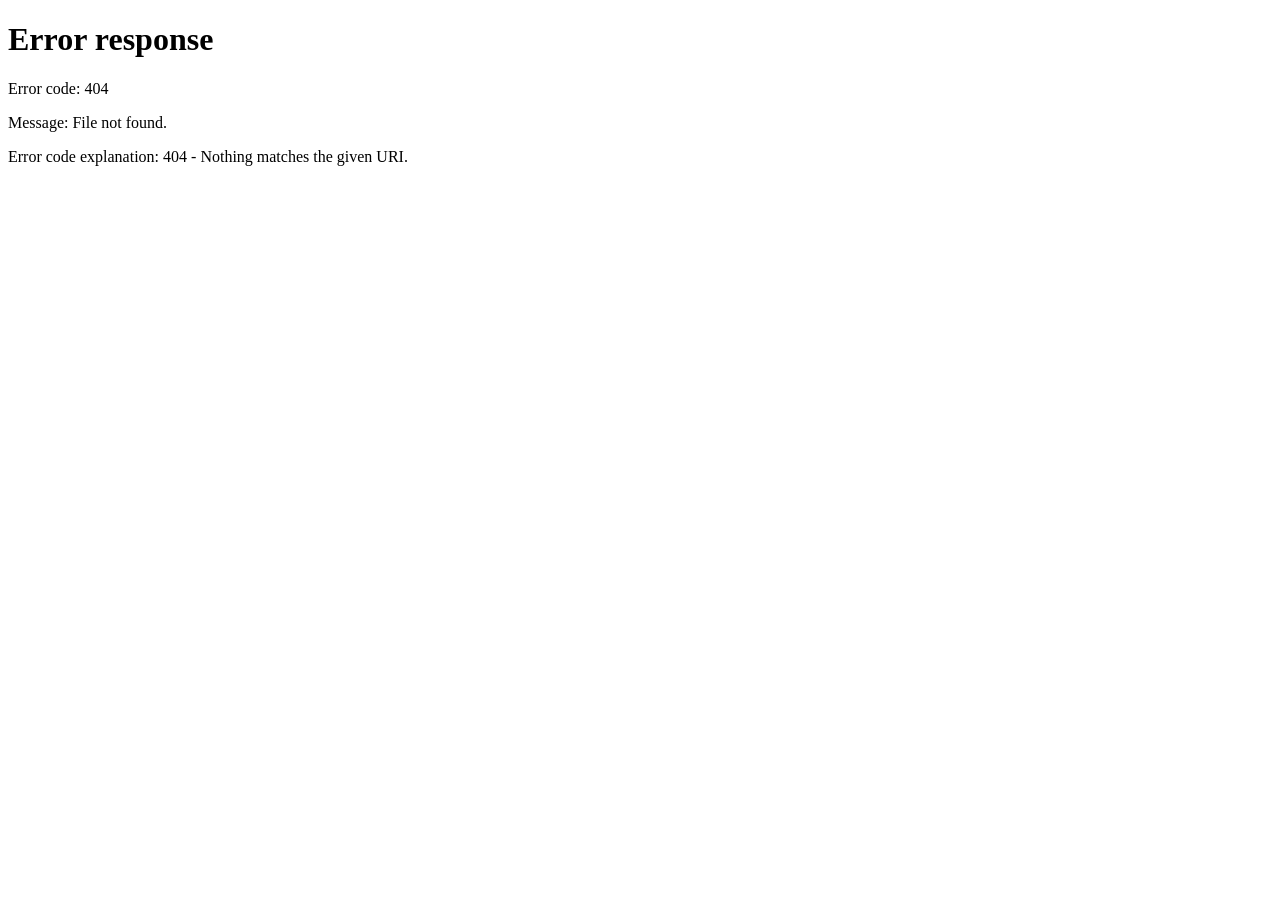
==== commit 322d7e2e: "Add self-service password changes" ====
--- a/dashboards/collector/index.html
+++ b/dashboards/collector/index.html
@@ -937,8 +937,6 @@
 function logoutLocal(msg) {
   if (session) fetch(`${SUPABASE_URL}/auth/v1/logout?scope=local`, { method: 'POST', headers: { apikey: SUPABASE_KEY, Authorization: `Bearer ${session.access_token}` } }).catch(() => {});
   session = null; store(SESSION_KEY, undefined); lastKey = null;
-  $('#shell').classList.add('hidden'); $('#login').classList.remove('hidden');
-  $('#login-err').textContent = msg || '';
 }
 async function start() {
   $('#login').classList.add('hidden'); $('#shell').classList.remove('hidden');
@@ -974,8 +972,9 @@
 document.addEventListener('visibilitychange', checkSession);
 /* lets the phone install this page as an app (full screen, no address bar) */
 if ('serviceWorker' in navigator) window.addEventListener('load', () => { navigator.serviceWorker.register('../sw.js').catch(() => {}); });
-function logout(msg) { logoutLocal(msg); location.replace('../' + (typeof msg === 'string' && msg ? '?m=' + encodeURIComponent(msg) : '')); }
+function logout(msg) { logoutLocal(msg); location.replace('/logout/' + (typeof msg === 'string' && msg ? '?m=' + encodeURIComponent(msg) : '')); }
 session && session.access_token ? start() : logout();
 </script>
+<script src="../account-password.js?v=20261031-2"></script>
 </body>
 </html>
